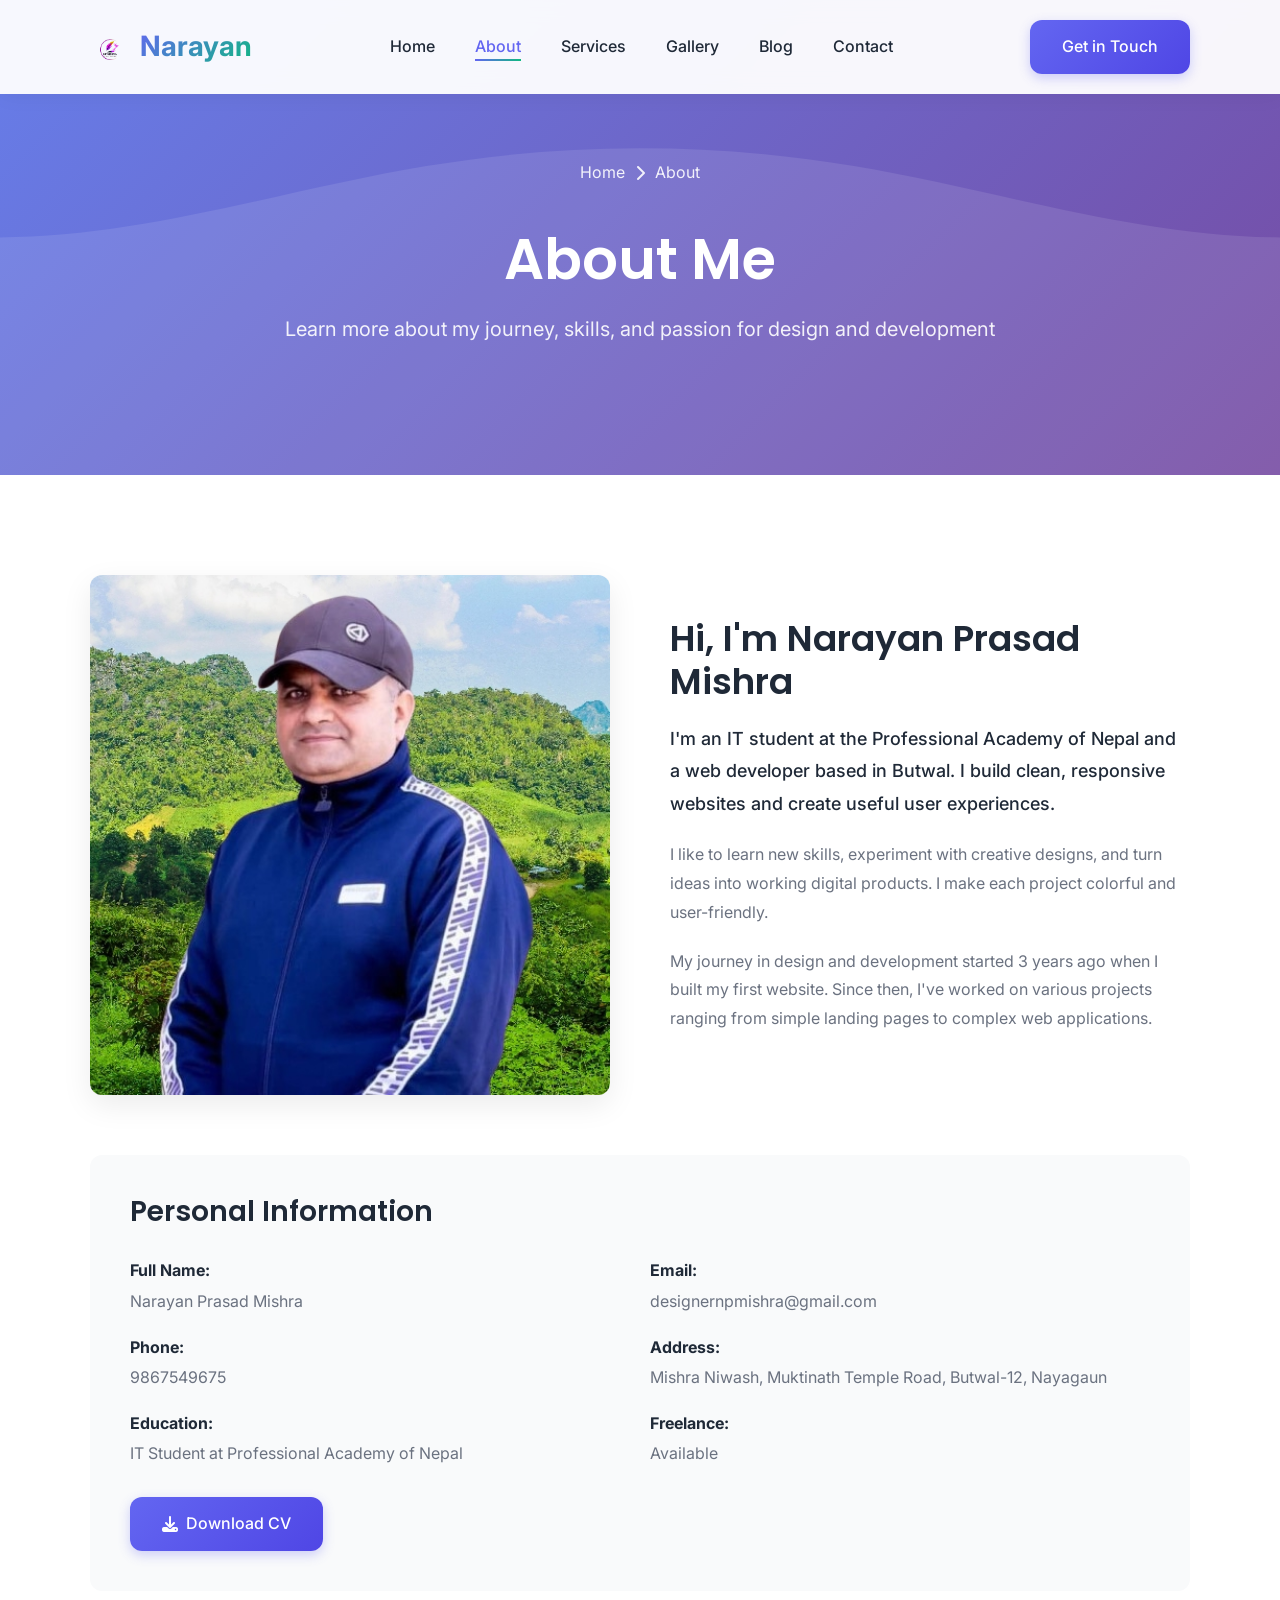
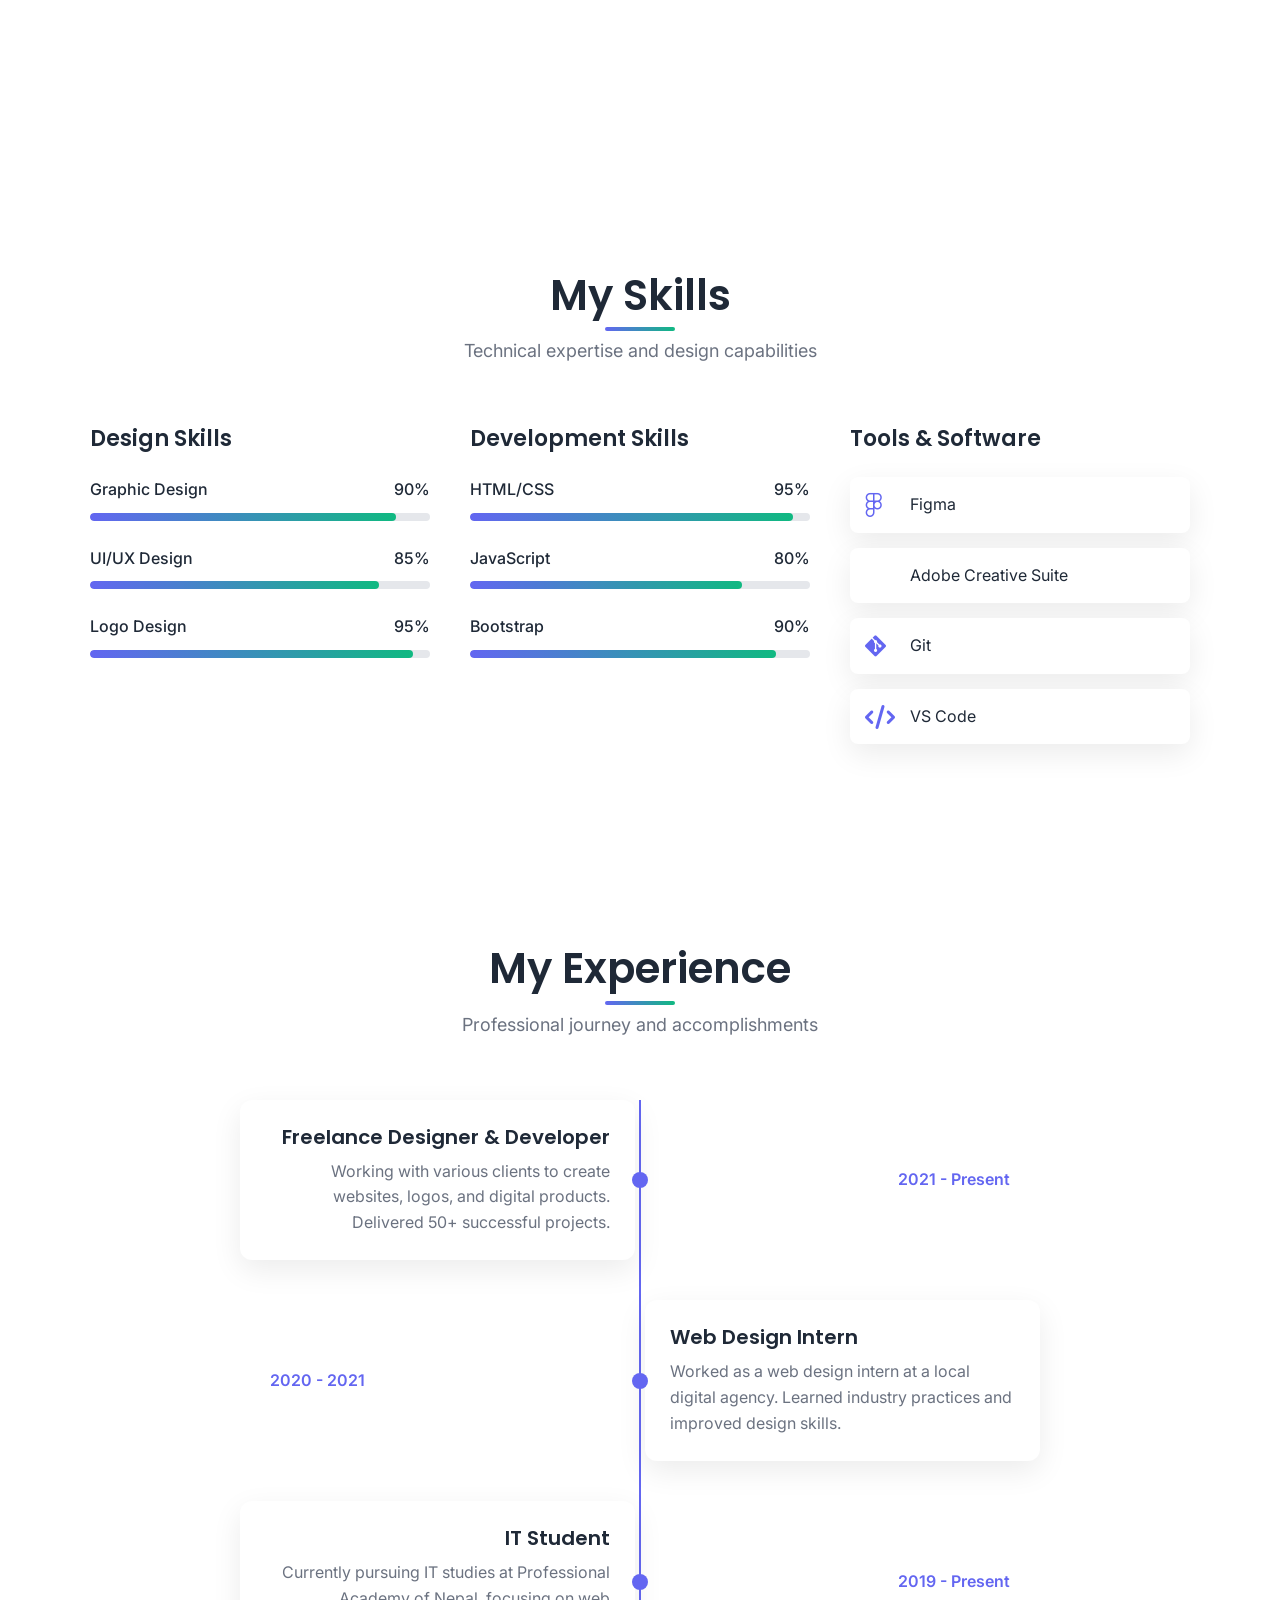
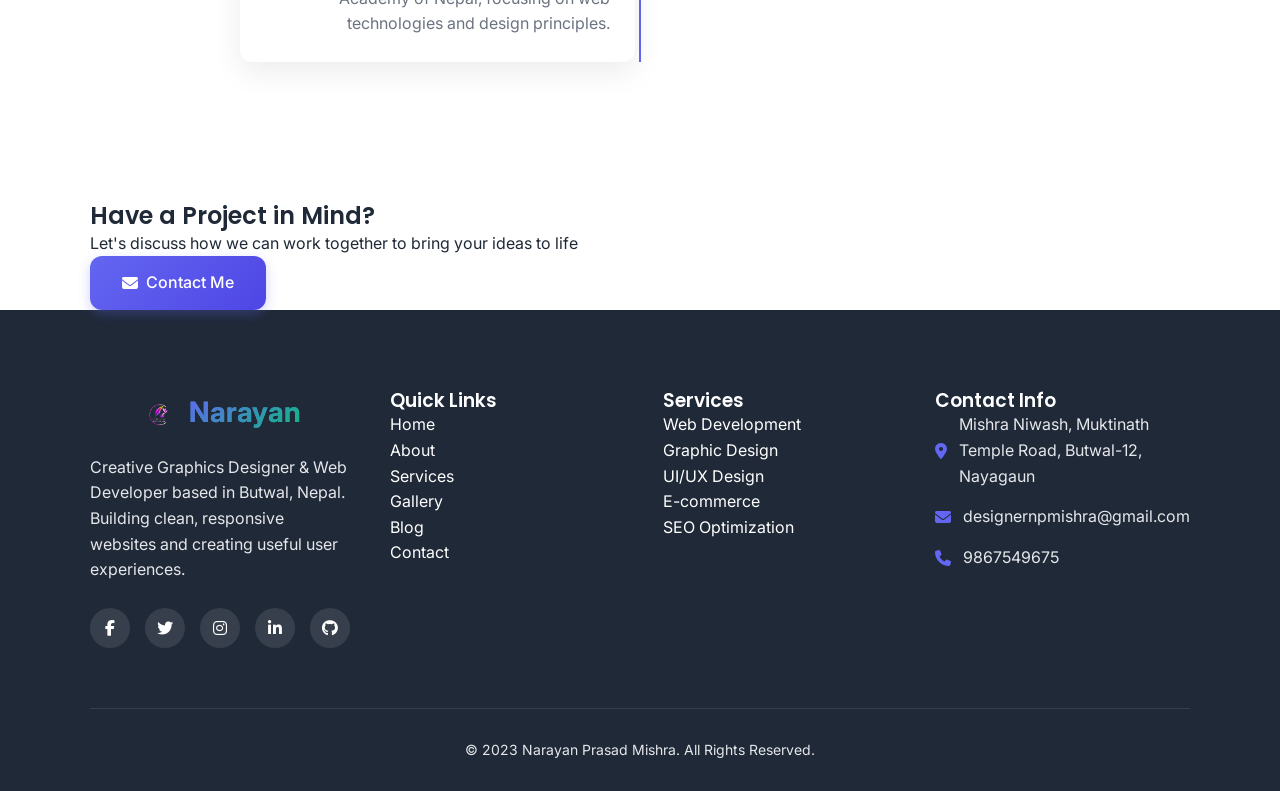
==== about.html @ 9c57a97e "Add files via upload" ====
<!DOCTYPE html>
<html lang="en">
<head>
    <meta charset="UTF-8">
    <meta name="viewport" content="width=device-width, initial-scale=1.0">
    <title>About Me | Narayan Prasad Mishra</title>
    <meta name="description" content="Learn more about Narayan Prasad Mishra - Creative Graphics Designer & Web Developer based in Butwal, Nepal.">
    <link rel="stylesheet" href="assets/css/style.css">
    <link rel="stylesheet" href="assets/css/responsive.css">
    <link rel="preconnect" href="https://fonts.googleapis.com">
    <link rel="preconnect" href="https://fonts.gstatic.com" crossorigin>
    <link href="https://fonts.googleapis.com/css2?family=Inter:wght@300;400;500;600;700&family=Poppins:wght@400;500;600;700&display=swap" rel="stylesheet">
    <link rel="stylesheet" href="https://cdnjs.cloudflare.com/ajax/libs/font-awesome/6.4.0/css/all.min.css">
    <link rel="icon" type="image/x-icon" href="assets/images/favicon.ico">
</head>
<body>
   <!-- Header & Navigation -->
<header class="header">
    <div class="container">
        <nav class="navbar">
            <a href="index.html" class="navbar-brand">
                <img src="assets/images/logo.png" alt="Narayan Prasad Mishra Logo" class="logo-image"
                     onerror="this.style.display='none'; document.querySelector('.logo-text').style.marginLeft='0';">
                <span class="logo-text">Narayan</span>
            </a>
            
            <ul class="nav-links">
                <li><a href="index.html" class="nav-link">Home</a></li>
                <li><a href="about.html" class="nav-link active">About</a></li>
                <li><a href="services.html" class="nav-link">Services</a></li>
                <li><a href="gallery.html" class="nav-link">Gallery</a></li>
                <li><a href="blog.html" class="nav-link">Blog</a></li>
                <li><a href="contact.html" class="nav-link">Contact</a></li>
            </ul>
            
            <a href="contact.html" class="btn btn-primary">Get in Touch</a>
            
            <button class="mobile-menu-btn">
                <i class="fas fa-bars"></i>
            </button>
        </nav>
    </div>
</header>

    <!-- Page Hero -->
    <section class="page-hero">
        <div class="container">
            <div class="hero-content">
                <div class="breadcrumb">
                    <a href="index.html">Home</a>
                    <i class="fas fa-chevron-right"></i>
                    <span>About</span>
                </div>
                <h1>About Me</h1>
                <p>Learn more about my journey, skills, and passion for design and development</p>
            </div>
        </div>
    </section>

    <!-- About Details Section -->
    <section class="section-padding">
        <div class="container">
            <div class="about-details">
                <div class="about-main">
                    <div class="about-image-large">
                        <!-- Replace with your about image -->
                        <img src="assets/images/about-me.jpg" alt="Narayan Prasad Mishra" onerror="this.onerror=null; this.src='data:image/svg+xml,<svg xmlns=%22http://www.w3.org/2000/svg%22 viewBox=%220 0 800 600%22><rect width=%22100%25%22 height=%22100%25%22 fill=%22%234F46E5%22/><text x=%2250%25%22 y=%2250%25%22 text-anchor=%22middle%22 dy=%22.3em%22 fill=%22white%22 font-size=%2248%22>Narayan Prasad Mishra</text></svg>'">
                    </div>
                    
                    <div class="about-text">
                        <h2>Hi, I'm Narayan Prasad Mishra</h2>
                        <p class="lead">
                            I'm an IT student at the Professional Academy of Nepal and a web developer based in Butwal. 
                            I build clean, responsive websites and create useful user experiences.
                        </p>
                        
                        <p>
                            I like to learn new skills, experiment with creative designs, and turn ideas into 
                            working digital products. I make each project colorful and user-friendly.
                        </p>
                        
                        <p>
                            My journey in design and development started 3 years ago when I built my first website. 
                            Since then, I've worked on various projects ranging from simple landing pages to complex 
                            web applications.
                        </p>
                    </div>
                </div>
                
                <div class="personal-info">
                    <h3>Personal Information</h3>
                    
                    <div class="info-grid">
                        <div class="info-item">
                            <strong>Full Name:</strong>
                            <span>Narayan Prasad Mishra</span>
                        </div>
                        <div class="info-item">
                            <strong>Email:</strong>
                            <span>designernpmishra@gmail.com</span>
                        </div>
                        <div class="info-item">
                            <strong>Phone:</strong>
                            <span>9867549675</span>
                        </div>
                        <div class="info-item">
                            <strong>Address:</strong>
                            <span>Mishra Niwash, Muktinath Temple Road, Butwal-12, Nayagaun</span>
                        </div>
                        <div class="info-item">
                            <strong>Education:</strong>
                            <span>IT Student at Professional Academy of Nepal</span>
                        </div>
                        <div class="info-item">
                            <strong>Freelance:</strong>
                            <span>Available</span>
                        </div>
                    </div>
                    
                    <a href="contact.html" class="btn btn-primary">
                        <i class="fas fa-download"></i> Download CV
                    </a>
                </div>
            </div>
        </div>
    </section>

    <!-- Skills Section -->
    <section class="section-padding bg-light">
        <div class="container">
            <div class="section-title">
                <h2>My Skills</h2>
                <p>Technical expertise and design capabilities</p>
            </div>
            
            <div class="skills-container">
                <div class="skills-category">
                    <h3>Design Skills</h3>
                    
                    <div class="skill-item">
                        <div class="skill-header">
                            <span>Graphic Design</span>
                            <span>90%</span>
                        </div>
                        <div class="skill-bar">
                            <div class="skill-progress" style="width: 90%"></div>
                        </div>
                    </div>
                    
                    <div class="skill-item">
                        <div class="skill-header">
                            <span>UI/UX Design</span>
                            <span>85%</span>
                        </div>
                        <div class="skill-bar">
                            <div class="skill-progress" style="width: 85%"></div>
                        </div>
                    </div>
                    
                    <div class="skill-item">
                        <div class="skill-header">
                            <span>Logo Design</span>
                            <span>95%</span>
                        </div>
                        <div class="skill-bar">
                            <div class="skill-progress" style="width: 95%"></div>
                        </div>
                    </div>
                </div>
                
                <div class="skills-category">
                    <h3>Development Skills</h3>
                    
                    <div class="skill-item">
                        <div class="skill-header">
                            <span>HTML/CSS</span>
                            <span>95%</span>
                        </div>
                        <div class="skill-bar">
                            <div class="skill-progress" style="width: 95%"></div>
                        </div>
                    </div>
                    
                    <div class="skill-item">
                        <div class="skill-header">
                            <span>JavaScript</span>
                            <span>80%</span>
                        </div>
                        <div class="skill-bar">
                            <div class="skill-progress" style="width: 80%"></div>
                        </div>
                    </div>
                    
                    <div class="skill-item">
                        <div class="skill-header">
                            <span>Bootstrap</span>
                            <span>90%</span>
                        </div>
                        <div class="skill-bar">
                            <div class="skill-progress" style="width: 90%"></div>
                        </div>
                    </div>
                </div>
                
                <div class="skills-category">
                    <h3>Tools & Software</h3>
                    
                    <div class="tools-list">
                        <div class="tool-item">
                            <i class="fab fa-figma"></i>
                            <span>Figma</span>
                        </div>
                        <div class="tool-item">
                            <i class="fab fa-adobe"></i>
                            <span>Adobe Creative Suite</span>
                        </div>
                        <div class="tool-item">
                            <i class="fab fa-git-alt"></i>
                            <span>Git</span>
                        </div>
                        <div class="tool-item">
                            <i class="fas fa-code"></i>
                            <span>VS Code</span>
                        </div>
                    </div>
                </div>
            </div>
        </div>
    </section>

    <!-- Experience Section -->
    <section class="section-padding">
        <div class="container">
            <div class="section-title">
                <h2>My Experience</h2>
                <p>Professional journey and accomplishments</p>
            </div>
            
            <div class="timeline">
                <div class="timeline-item">
                    <div class="timeline-date">2021 - Present</div>
                    <div class="timeline-content">
                        <h3>Freelance Designer & Developer</h3>
                        <p>Working with various clients to create websites, logos, and digital products. Delivered 50+ successful projects.</p>
                    </div>
                </div>
                
                <div class="timeline-item">
                    <div class="timeline-date">2020 - 2021</div>
                    <div class="timeline-content">
                        <h3>Web Design Intern</h3>
                        <p>Worked as a web design intern at a local digital agency. Learned industry practices and improved design skills.</p>
                    </div>
                </div>
                
                <div class="timeline-item">
                    <div class="timeline-date">2019 - Present</div>
                    <div class="timeline-content">
                        <h3>IT Student</h3>
                        <p>Currently pursuing IT studies at Professional Academy of Nepal, focusing on web technologies and design principles.</p>
                    </div>
                </div>
            </div>
        </div>
    </section>

    <!-- CTA Section -->
    <section class="cta-section">
        <div class="container">
            <div class="cta-content">
                <h2>Have a Project in Mind?</h2>
                <p>Let's discuss how we can work together to bring your ideas to life</p>
                <a href="contact.html" class="btn btn-primary">
                    <i class="fas fa-envelope"></i> Contact Me
                </a>
            </div>
        </div>
    </section>

    <!-- Footer -->
    <footer class="footer">
        <div class="container">
            <div class="footer-content">
                <div class="footer-col">
                    <!-- In each footer section, update: -->
<div class="footer-logo">
    <div class="navbar-brand" style="justify-content: center;">
        <img src="assets/images/logo.png" alt="Narayan Prasad Mishra Logo" class="logo-image"
             onerror="this.style.display='none'; document.querySelector('.logo-text').style.marginLeft='0';">
        <span class="logo-text">Narayan</span>
    </div>
</div>
                    <p class="footer-description">
                        Creative Graphics Designer & Web Developer based in Butwal, Nepal. 
                        Building clean, responsive websites and creating useful user experiences.
                    </p>
                    <div class="social-links">
                        <a href="#" class="social-link"><i class="fab fa-facebook-f"></i></a>
                        <a href="#" class="social-link"><i class="fab fa-twitter"></i></a>
                        <a href="#" class="social-link"><i class="fab fa-instagram"></i></a>
                        <a href="#" class="social-link"><i class="fab fa-linkedin-in"></i></a>
                        <a href="#" class="social-link"><i class="fab fa-github"></i></a>
                    </div>
                </div>
                
                <div class="footer-col">
                    <h3>Quick Links</h3>
                    <ul>
                        <li><a href="index.html">Home</a></li>
                        <li><a href="about.html">About</a></li>
                        <li><a href="services.html">Services</a></li>
                        <li><a href="gallery.html">Gallery</a></li>
                        <li><a href="blog.html">Blog</a></li>
                        <li><a href="contact.html">Contact</a></li>
                    </ul>
                </div>
                
                <div class="footer-col">
                    <h3>Services</h3>
                    <ul>
                        <li><a href="services.html#web-development">Web Development</a></li>
                        <li><a href="services.html#graphic-design">Graphic Design</a></li>
                        <li><a href="services.html#ui-ux">UI/UX Design</a></li>
                        <li><a href="services.html#ecommerce">E-commerce</a></li>
                        <li><a href="services.html#seo">SEO Optimization</a></li>
                    </ul>
                </div>
                
                <div class="footer-col">
                    <h3>Contact Info</h3>
                    <div class="contact-info">
                        <div class="contact-item">
                            <i class="fas fa-map-marker-alt"></i>
                            <span>Mishra Niwash, Muktinath Temple Road, Butwal-12, Nayagaun</span>
                        </div>
                        <div class="contact-item">
                            <i class="fas fa-envelope"></i>
                            <span>designernpmishra@gmail.com</span>
                        </div>
                        <div class="contact-item">
                            <i class="fas fa-phone"></i>
                            <span>9867549675</span>
                        </div>
                    </div>
                </div>
            </div>
            
            <div class="copyright">
                <p>&copy; 2023 Narayan Prasad Mishra. All Rights Reserved.</p>
            </div>
        </div>
    </footer>

    <!-- Back to Top Button -->
    <button class="back-to-top">
        <i class="fas fa-chevron-up"></i>
    </button>

    <!-- JavaScript -->
    <script src="assets/js/main.js"></script>
    
    <!-- About Page Specific Styles -->
    <style>
        .about-details {
            margin-bottom: 80px;
        }

        .about-main {
            display: grid;
            grid-template-columns: 1fr 1fr;
            gap: 60px;
            align-items: center;
            margin-bottom: 60px;
        }

        .about-image-large img {
            width: 100%;
            border-radius: var(--border-radius);
            box-shadow: var(--shadow);
            min-height: 500px;
            object-fit: cover;
        }

        .about-text h2 {
            font-size: 36px;
            margin-bottom: 20px;
            color: var(--dark-color);
        }

        .about-text p {
            margin-bottom: 20px;
            color: var(--gray-color);
            line-height: 1.8;
        }

        .about-text .lead {
            font-size: 18px;
            font-weight: 500;
            color: var(--dark-color);
        }

        .personal-info {
            background: var(--light-color);
            padding: 40px;
            border-radius: var(--border-radius);
        }

        .personal-info h3 {
            font-size: 28px;
            margin-bottom: 30px;
            color: var(--dark-color);
        }

        .info-grid {
            display: grid;
            grid-template-columns: repeat(2, 1fr);
            gap: 20px;
            margin-bottom: 30px;
        }

        .info-item {
            display: flex;
            flex-direction: column;
        }

        .info-item strong {
            color: var(--dark-color);
            margin-bottom: 5px;
        }

        .info-item span {
            color: var(--gray-color);
        }

        .skills-container {
            display: grid;
            grid-template-columns: repeat(3, 1fr);
            gap: 40px;
        }

        .skills-category h3 {
            font-size: 22px;
            margin-bottom: 25px;
            color: var(--dark-color);
        }

        .skill-item {
            margin-bottom: 25px;
        }

        .skill-header {
            display: flex;
            justify-content: space-between;
            margin-bottom: 10px;
        }

        .skill-header span {
            font-weight: 500;
            color: var(--dark-color);
        }

        .skill-bar {
            height: 8px;
            background-color: var(--gray-light);
            border-radius: 4px;
            overflow: hidden;
        }

        .skill-progress {
            height: 100%;
            background: linear-gradient(to right, var(--primary-color), var(--secondary-color));
            border-radius: 4px;
        }

        .tools-list {
            display: grid;
            grid-template-columns: 1fr;
            gap: 15px;
        }

        .tool-item {
            display: flex;
            align-items: center;
            gap: 15px;
            padding: 15px;
            background: white;
            border-radius: 8px;
            box-shadow: var(--shadow);
            transition: var(--transition);
        }

        .tool-item:hover {
            transform: translateY(-5px);
            box-shadow: var(--shadow-hover);
        }

        .tool-item i {
            font-size: 24px;
            color: var(--primary-color);
            width: 30px;
        }

        .timeline {
            position: relative;
            max-width: 800px;
            margin: 0 auto;
        }

        .timeline::before {
            content: '';
            position: absolute;
            left: 50%;
            top: 0;
            bottom: 0;
            width: 2px;
            background: var(--primary-color);
            transform: translateX(-50%);
        }

        .timeline-item {
            display: flex;
            align-items: center;
            margin-bottom: 40px;
            position: relative;
        }

        .timeline-item:nth-child(odd) {
            flex-direction: row-reverse;
        }

        .timeline-item:nth-child(odd) .timeline-date {
            text-align: right;
            padding-right: 30px;
        }

        .timeline-item:nth-child(odd) .timeline-content {
            margin-right: 30px;
            text-align: right;
        }

        .timeline-item:nth-child(even) .timeline-date {
            padding-left: 30px;
        }

        .timeline-item:nth-child(even) .timeline-content {
            margin-left: 30px;
        }

        .timeline-date {
            flex: 1;
            font-weight: 600;
            color: var(--primary-color);
        }

        .timeline-content {
            flex: 1;
            background: white;
            padding: 25px;
            border-radius: var(--border-radius);
            box-shadow: var(--shadow);
        }

        .timeline-content h3 {
            font-size: 20px;
            margin-bottom: 10px;
            color: var(--dark-color);
        }

        .timeline-content p {
            color: var(--gray-color);
        }

        .timeline-item::before {
            content: '';
            position: absolute;
            left: 50%;
            width: 16px;
            height: 16px;
            background: var(--primary-color);
            border-radius: 50%;
            transform: translateX(-50%);
            z-index: 1;
        }
    </style>
</body>
</html>
---- assets/css/style.css ----
/* Modern Multi-Page Portfolio Website - Main Styles */

:root {
    --primary-color: #6366F1;
    --primary-dark: #4F46E5;
    --secondary-color: #10B981;
    --accent-color: #F59E0B;
    --dark-color: #1F2937;
    --light-color: #F9FAFB;
    --gray-color: #6B7280;
    --gray-light: #E5E7EB;
    --shadow: 0 10px 30px rgba(0, 0, 0, 0.08);
    --shadow-hover: 0 20px 40px rgba(0, 0, 0, 0.12);
    --transition: all 0.3s cubic-bezier(0.4, 0, 0.2, 1);
    --border-radius: 12px;
}

* {
    margin: 0;
    padding: 0;
    box-sizing: border-box;
}

html {
    scroll-behavior: smooth;
}

body {
    font-family: 'Inter', -apple-system, BlinkMacSystemFont, 'Segoe UI', sans-serif;
    color: var(--dark-color);
    line-height: 1.6;
    background-color: #FFFFFF;
    overflow-x: hidden;
}

h1, h2, h3, h4, h5, h6 {
    font-family: 'Poppins', sans-serif;
    font-weight: 600;
    line-height: 1.2;
}

a {
    text-decoration: none;
    color: inherit;
    transition: var(--transition);
}

ul {
    list-style: none;
}

.container {
    width: 100%;
    max-width: 1200px;
    margin: 0 auto;
    padding: 0 20px;
}

.btn {
    display: inline-flex;
    align-items: center;
    justify-content: center;
    padding: 14px 32px;
    border-radius: var(--border-radius);
    font-weight: 500;
    font-size: 16px;
    border: none;
    cursor: pointer;
    transition: var(--transition);
    gap: 8px;
    white-space: nowrap;
}

.btn-primary {
    background: linear-gradient(135deg, var(--primary-color), var(--primary-dark));
    color: white;
    box-shadow: 0 4px 12px rgba(99, 102, 241, 0.3);
}

.btn-primary:hover {
    transform: translateY(-2px);
    box-shadow: 0 8px 20px rgba(99, 102, 241, 0.4);
}

.btn-outline {
    background: transparent;
    color: var(--primary-color);
    border: 2px solid var(--primary-color);
}

.btn-outline:hover {
    background: var(--primary-color);
    color: white;
    transform: translateY(-2px);
}

.section-padding {
    padding: 100px 0;
}

.section-title {
    text-align: center;
    margin-bottom: 60px;
}

.section-title h2 {
    font-size: 42px;
    margin-bottom: 16px;
    color: var(--dark-color);
    position: relative;
    display: inline-block;
}

.section-title h2::after {
    content: '';
    position: absolute;
    bottom: -10px;
    left: 50%;
    transform: translateX(-50%);
    width: 70px;
    height: 4px;
    background: linear-gradient(to right, var(--primary-color), var(--secondary-color));
    border-radius: 2px;
}

.section-title p {
    font-size: 18px;
    color: var(--gray-color);
    max-width: 700px;
    margin: 0 auto;
}

.section-subtitle {
    display: inline-block;
    color: var(--primary-color);
    font-weight: 600;
    margin-bottom: 15px;
    text-transform: uppercase;
    letter-spacing: 1px;
    font-size: 14px;
}

/* Header & Navigation */
.header {
    position: fixed;
    top: 0;
    left: 0;
    width: 100%;
    background-color: rgba(255, 255, 255, 0.95);
    backdrop-filter: blur(10px);
    z-index: 1000;
    box-shadow: 0 2px 20px rgba(0, 0, 0, 0.05);
    transition: var(--transition);
}

.header.scrolled {
    padding: 10px 0;
    box-shadow: 0 5px 20px rgba(0, 0, 0, 0.1);
}

.navbar {
    display: flex;
    align-items: center;
    justify-content: space-between;
    padding: 20px 0;
}

.logo {
    font-size: 28px;
    font-weight: 700;
    background: linear-gradient(135deg, var(--primary-color), var(--secondary-color));
    -webkit-background-clip: text;
    -webkit-text-fill-color: transparent;
}

.nav-links {
    display: flex;
    gap: 40px;
}

.nav-link {
    font-weight: 500;
    position: relative;
    color: var(--dark-color);
}

.nav-link::after {
    content: '';
    position: absolute;
    bottom: -5px;
    left: 0;
    width: 0;
    height: 2px;
    background: linear-gradient(to right, var(--primary-color), var(--secondary-color));
    transition: width 0.3s ease;
}

.nav-link:hover::after,
.nav-link.active::after {
    width: 100%;
}

.nav-link.active {
    color: var(--primary-color);
}

.mobile-menu-btn {
    display: none;
    background: none;
    border: none;
    font-size: 24px;
    color: var(--dark-color);
    cursor: pointer;
}

/* Footer */
.footer {
    background-color: var(--dark-color);
    color: white;
    padding: 80px 0 30px;
}

.footer-content {
    display: grid;
    grid-template-columns: repeat(4, 1fr);
    gap: 40px;
    margin-bottom: 60px;
}

.footer-logo {
    font-size: 28px;
    font-weight: 700;
    margin-bottom: 20px;
    background: linear-gradient(135deg, var(--primary-color), var(--secondary-color));
    -webkit-background-clip: text;
    -webkit-text-fill-color: transparent;
}

.footer-description {
    color: var(--gray-light);
    margin-bottom: 25px;
}

.footer-links h3 {
    font-size: 20px;
    margin-bottom: 25px;
    color: white;
}

.footer-links ul li {
    margin-bottom: 15px;
}

.footer-links ul li a {
    color: var(--gray-light);
    transition: var(--transition);
}

.footer-links ul li a:hover {
    color: var(--primary-color);
    padding-left: 5px;
}

.contact-info {
    display: flex;
    flex-direction: column;
    gap: 15px;
}

.contact-item {
    display: flex;
    align-items: center;
    gap: 12px;
    color: var(--gray-light);
}

.contact-item i {
    color: var(--primary-color);
}

.social-links {
    display: flex;
    gap: 15px;
    margin-top: 20px;
}

.social-link {
    display: flex;
    align-items: center;
    justify-content: center;
    width: 40px;
    height: 40px;
    border-radius: 50%;
    background-color: rgba(255, 255, 255, 0.1);
    color: white;
    transition: var(--transition);
}

.social-link:hover {
    background-color: var(--primary-color);
    transform: translateY(-3px);
}

.copyright {
    text-align: center;
    padding-top: 30px;
    border-top: 1px solid rgba(255, 255, 255, 0.1);
    color: var(--gray-light);
    font-size: 14px;
}

/* Page Hero */
.page-hero {
    padding: 160px 0 100px;
    background: linear-gradient(135deg, #667eea 0%, #764ba2 100%);
    color: white;
    position: relative;
    overflow: hidden;
}

.page-hero::before {
    content: '';
    position: absolute;
    top: 0;
    left: 0;
    right: 0;
    bottom: 0;
    background: url('data:image/svg+xml,<svg xmlns="http://www.w3.org/2000/svg" viewBox="0 0 1440 320"><path fill="%23ffffff" fill-opacity="0.1" d="M0,96L48,112C96,128,192,160,288,160C384,160,480,128,576,112C672,96,768,96,864,112C960,128,1056,160,1152,160C1248,160,1344,128,1392,112L1440,96L1440,320L1392,320C1344,320,1248,320,1152,320C1056,320,960,320,864,320C768,320,672,320,576,320C480,320,384,320,288,320C192,320,96,320,48,320L0,320Z"></path></svg>');
    background-position: bottom;
    background-repeat: no-repeat;
    background-size: cover;
}

.hero-content {
    position: relative;
    z-index: 1;
    text-align: center;
    max-width: 800px;
    margin: 0 auto;
}

.hero-content h1 {
    font-size: 56px;
    margin-bottom: 20px;
    color: white;
}

.hero-content p {
    font-size: 20px;
    color: rgba(255, 255, 255, 0.9);
    margin-bottom: 30px;
}

.breadcrumb {
    display: flex;
    justify-content: center;
    align-items: center;
    gap: 10px;
    color: rgba(255, 255, 255, 0.9);
    margin-bottom: 40px;
}

.breadcrumb a:hover {
    color: white;
    text-decoration: underline;
}

/* Back to Top Button */
.back-to-top {
    position: fixed;
    bottom: 30px;
    right: 30px;
    width: 50px;
    height: 50px;
    background: var(--primary-color);
    color: white;
    border-radius: 50%;
    display: flex;
    align-items: center;
    justify-content: center;
    font-size: 20px;
    box-shadow: var(--shadow);
    opacity: 0;
    visibility: hidden;
    transition: var(--transition);
    z-index: 999;
    border: none;
    cursor: pointer;
}

.back-to-top.show {
    opacity: 1;
    visibility: visible;
}

.back-to-top:hover {
    background: var(--primary-dark);
    transform: translateY(-5px);
}

/* Common Image Styles */
img {
    max-width: 100%;
    height: auto;
    display: block;
}

.image-placeholder {
    width: 100%;
    height: 100%;
    background: linear-gradient(135deg, var(--primary-color), var(--secondary-color));
    display: flex;
    align-items: center;
    justify-content: center;
    color: white;
    font-weight: 600;
}

.image-placeholder i {
    font-size: 48px;
    margin-bottom: 15px;
}

.image-placeholder div {
    text-align: center;
}
/* Logo Styles */
.navbar-brand {
    display: flex;
    align-items: center;
    gap: 10px;
    text-decoration: none;
}

.logo-image {
    width: 40px;
    height: 40px;
    border-radius: 8px;
    object-fit: contain;
}

.logo-text {
    font-size: 28px;
    font-weight: 700;
    background: linear-gradient(135deg, var(--primary-color), var(--secondary-color));
    -webkit-background-clip: text;
    -webkit-text-fill-color: transparent;
}

/* Mobile logo adjustments */
@media (max-width: 768px) {
    .logo-image {
        width: 35px;
        height: 35px;
    }
    
    .logo-text {
        font-size: 24px;
    }
}

@media (max-width: 576px) {
    .logo-image {
        width: 30px;
        height: 30px;
    }
    
    .logo-text {
        font-size: 22px;
    }
}
/* Alternative: Create logo with CSS if image is missing */
.logo-image[src*="logo.png"]:before {
    content: "N";
    display: flex;
    align-items: center;
    justify-content: center;
    width: 40px;
    height: 40px;
    background: linear-gradient(135deg, var(--primary-color), var(--secondary-color));
    color: white;
    border-radius: 8px;
    font-weight: 700;
    font-size: 24px;
}
---- assets/css/responsive.css ----
/* Responsive Styles for Portfolio Website */

/* Large Desktops */
@media (max-width: 1400px) {
    .container {
        max-width: 1140px;
    }
}

/* Desktops */
@media (max-width: 1200px) {
    .container {
        max-width: 960px;
    }
    
    .hero-grid,
    .about-preview,
    .about-main,
    .services-detailed,
    .contact-wrapper,
    .skills-container,
    .pricing-plans,
    .process-steps {
        grid-template-columns: 1fr;
        gap: 40px;
    }
    
    .services-grid,
    .portfolio-grid,
    .testimonials,
    .testimonials-grid,
    .gallery-grid,
    .blog-grid,
    .client-logos {
        grid-template-columns: repeat(2, 1fr);
    }
    
    .hero-title {
        font-size: 48px;
    }
    
    .hero-tagline {
        font-size: 28px;
    }
    
    .section-title h2 {
        font-size: 36px;
    }
    
    .footer-content {
        grid-template-columns: repeat(2, 1fr);
    }
}

/* Tablets */
@media (max-width: 992px) {
    .container {
        max-width: 720px;
    }
    
    .navbar {
        position: relative;
    }
    
    .nav-links {
        position: fixed;
        top: 80px;
        left: 0;
        width: 100%;
        background: white;
        flex-direction: column;
        padding: 20px;
        box-shadow: 0 10px 30px rgba(0, 0, 0, 0.1);
        transform: translateY(-100%);
        opacity: 0;
        visibility: hidden;
        transition: var(--transition);
        z-index: 999;
    }
    
    .nav-links.active {
        transform: translateY(0);
        opacity: 1;
        visibility: visible;
    }
    
    .mobile-menu-btn {
        display: block;
    }
    
    .hero-title {
        font-size: 40px;
    }
    
    .hero-tagline {
        font-size: 24px;
    }
    
    .hero-buttons {
        flex-direction: column;
        align-items: flex-start;
    }
    
    .services-grid,
    .portfolio-grid,
    .testimonials,
    .testimonials-grid,
    .skills-container,
    .pricing-plans,
    .process-steps,
    .gallery-grid,
    .blog-grid,
    .client-logos,
    .footer-content {
        grid-template-columns: 1fr;
    }
    
    .section-title h2 {
        font-size: 32px;
    }
    
    .hero-stats {
        flex-direction: column;
        gap: 20px;
    }
    
    .about-info {
        grid-template-columns: 1fr;
    }
    
    .info-grid {
        grid-template-columns: 1fr;
    }
    
    .form-row {
        grid-template-columns: 1fr;
    }
    
    .service-detailed:nth-child(even) {
        direction: ltr;
    }
    
    .timeline::before {
        left: 30px;
    }
    
    .timeline-item {
        flex-direction: row !important;
        margin-left: 60px;
    }
    
    .timeline-item .timeline-date {
        position: absolute;
        left: -100px;
        width: 80px;
        text-align: right;
        padding-right: 0;
    }
    
    .timeline-item .timeline-content {
        margin-left: 0 !important;
        text-align: left !important;
    }
    
    .timeline-item::before {
        left: -45px;
    }
    
    .service-features ul {
        grid-template-columns: 1fr;
    }
    
    .newsletter-form {
        flex-direction: column;
    }
    
    .cta-buttons {
        flex-direction: column;
        align-items: center;
    }
}

/* Mobile Devices */
@media (max-width: 768px) {
    .container {
        max-width: 540px;
        padding: 0 15px;
    }
    
    .hero {
        padding: 150px 0 80px;
    }
    
    .page-hero {
        padding: 140px 0 80px;
    }
    
    .section-padding {
        padding: 80px 0;
    }
    
    .hero-title {
        font-size: 36px;
    }
    
    .hero-tagline {
        font-size: 22px;
    }
    
    .hero-description {
        font-size: 16px;
    }
    
    .section-title h2 {
        font-size: 28px;
    }
    
    .section-title p {
        font-size: 16px;
    }
    
    .btn {
        padding: 12px 24px;
        font-size: 15px;
    }
    
    .image-badge {
        padding: 8px 15px;
        font-size: 14px;
    }
    
    .about-content .section-title h2 {
        font-size: 28px;
    }
    
    .service-content h3 {
        font-size: 28px;
    }
    
    .service-number {
        font-size: 60px;
    }
    
    .pricing-card {
        padding: 30px 20px;
    }
    
    .price {
        font-size: 36px;
    }
    
    .testimonial-card {
        padding: 30px;
    }
    
    .blog-content h2 {
        font-size: 20px;
    }
    
    .map-content h3 {
        font-size: 24px;
    }
    
    .map-content p {
        font-size: 16px;
    }
    
    .faq-question {
        padding: 20px;
        font-size: 16px;
    }
    
    .cta-content h2 {
        font-size: 32px;
    }
    
    .cta-content p {
        font-size: 18px;
    }
}

/* Small Mobile Devices */
@media (max-width: 576px) {
    .container {
        width: 100%;
        padding: 0 15px;
    }
    
    .hero-title {
        font-size: 32px;
    }
    
    .hero-tagline {
        font-size: 20px;
    }
    
    .section-title h2 {
        font-size: 26px;
    }
    
    .hero-content h1 {
        font-size: 40px;
    }
    
    .page-hero h1 {
        font-size: 40px;
    }
    
    .breadcrumb {
        font-size: 14px;
    }
    
    .service-icon {
        width: 70px;
        height: 70px;
    }
    
    .service-icon i {
        font-size: 28px;
    }
    
    .portfolio-image {
        height: 200px;
    }
    
    .gallery-image {
        height: 250px;
    }
    
    .client-logo {
        padding: 30px 15px;
    }
    
    .client-logo i {
        font-size: 36px;
    }
    
    .blog-image {
        height: 200px;
    }
    
    .blog-content {
        padding: 20px;
    }
    
    .info-card {
        flex-direction: column;
        text-align: center;
    }
    
    .info-icon {
        margin: 0 auto 15px;
    }
    
    .contact-form-container .section-title h2 {
        font-size: 24px;
    }
    
    .map-placeholder {
        height: 300px;
    }
    
    .map-content i {
        font-size: 48px;
    }
    
    .map-content h3 {
        font-size: 22px;
    }
    
    .copyright p {
        font-size: 13px;
    }
}

/* Extra Small Devices */
@media (max-width: 400px) {
    .hero-title {
        font-size: 28px;
    }
    
    .hero-tagline {
        font-size: 18px;
    }
    
    .hero-buttons .btn {
        width: 100%;
        justify-content: center;
    }
    
    .service-card {
        padding: 30px 20px;
    }
    
    .pagination {
        flex-wrap: wrap;
    }
    
    .page-link {
        width: 40px;
        height: 40px;
        font-size: 14px;
    }
    
    .filter-btn {
        padding: 10px 20px;
        font-size: 14px;
    }
    
    .gallery-filter {
        gap: 10px;
    }
    
    .overlay-content h3 {
        font-size: 20px;
    }
    
    .overlay-content .btn {
        padding: 10px 20px;
        font-size: 14px;
    }
}

/* Print Styles */
@media print {
    .header,
    .mobile-menu-btn,
    .back-to-top,
    .social-links,
    .cta-section,
    .newsletter-form,
    .btn {
        display: none !important;
    }
    
    body {
        font-size: 12pt;
        line-height: 1.5;
        color: #000;
        background: #fff;
    }
    
    .container {
        width: 100%;
        max-width: 100%;
        padding: 0;
    }
    
    .hero,
    .page-hero {
        background: #fff !important;
        color: #000 !important;
        padding: 20px 0 !important;
    }
    
    .hero-title,
    .hero-tagline,
    .section-title h2,
    .page-hero h1,
    h1, h2, h3, h4, h5, h6 {
        color: #000 !important;
    }
    
    a {
        color: #000 !important;
        text-decoration: underline;
    }
    
    img {
        max-width: 50% !important;
    }
    
    .section-padding {
        padding: 30px 0 !important;
    }
}
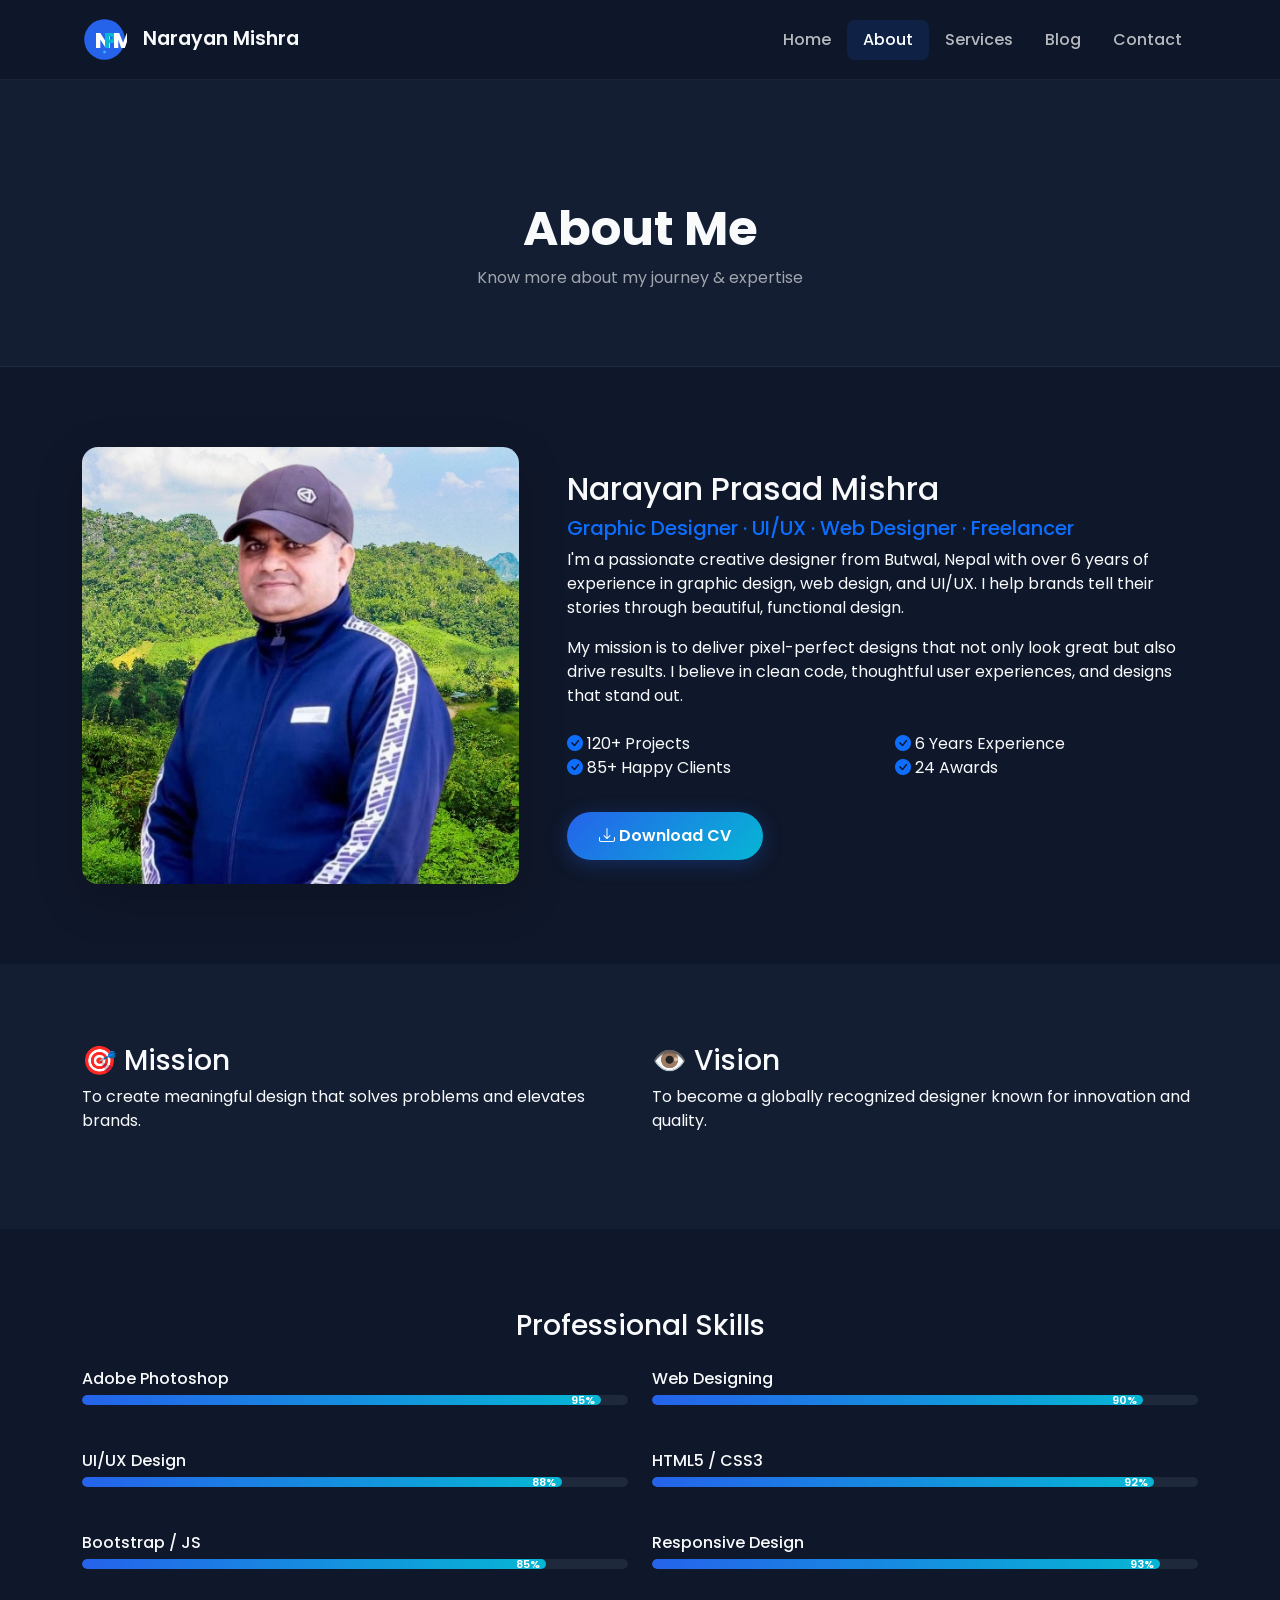
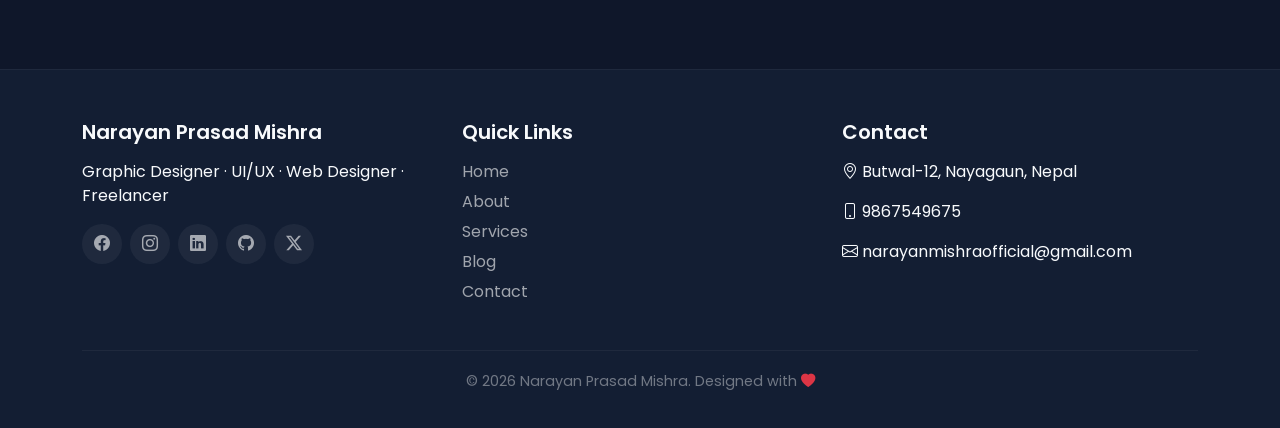
==== commit 7fd7600f: "Add files via upload" ====
--- a/about.html
+++ b/about.html
@@ -1,586 +1,103 @@
 <!DOCTYPE html>
 <html lang="en">
 <head>
-    <meta charset="UTF-8">
-    <meta name="viewport" content="width=device-width, initial-scale=1.0">
-    <title>About Me | Narayan Prasad Mishra</title>
-    <meta name="description" content="Learn more about Narayan Prasad Mishra - Creative Graphics Designer & Web Developer based in Butwal, Nepal.">
-    <link rel="stylesheet" href="assets/css/style.css">
-    <link rel="stylesheet" href="assets/css/responsive.css">
-    <link rel="preconnect" href="https://fonts.googleapis.com">
-    <link rel="preconnect" href="https://fonts.gstatic.com" crossorigin>
-    <link href="https://fonts.googleapis.com/css2?family=Inter:wght@300;400;500;600;700&family=Poppins:wght@400;500;600;700&display=swap" rel="stylesheet">
-    <link rel="stylesheet" href="https://cdnjs.cloudflare.com/ajax/libs/font-awesome/6.4.0/css/all.min.css">
-    <link rel="icon" type="image/x-icon" href="assets/images/favicon.ico">
+    <meta charset="UTF-8" />
+    <meta name="viewport" content="width=device-width, initial-scale=1.0" />
+    <title>About · Narayan Prasad Mishra</title>
+    <meta name="description" content="Learn about Narayan Prasad Mishra – Graphic Designer, UI/UX Designer, Web Designer & Freelancer from Nepal." />
+    <link rel="preconnect" href="https://fonts.googleapis.com" />
+    <link rel="preconnect" href="https://fonts.gstatic.com" crossorigin />
+    <link href="https://fonts.googleapis.com/css2?family=Poppins:wght@300;400;500;600;700;800&display=swap" rel="stylesheet" />
+    <link rel="stylesheet" href="https://cdn.jsdelivr.net/npm/bootstrap-icons@1.11.3/font/bootstrap-icons.min.css" />
+    <link rel="stylesheet" href="https://cdnjs.cloudflare.com/ajax/libs/font-awesome/6.5.0/css/all.min.css" />
+    <link href="https://cdn.jsdelivr.net/npm/bootstrap@5.3.3/dist/css/bootstrap.min.css" rel="stylesheet" />
+    <link rel="stylesheet" href="assets/css/style.css" />
+    <link rel="stylesheet" href="assets/css/responsive.css" />
 </head>
 <body>
-   <!-- Header & Navigation -->
-<header class="header">
-    <div class="container">
-        <nav class="navbar">
-            <a href="index.html" class="navbar-brand">
-                <img src="assets/images/logo.png" alt="Narayan Prasad Mishra Logo" class="logo-image"
-                     onerror="this.style.display='none'; document.querySelector('.logo-text').style.marginLeft='0';">
-                <span class="logo-text">Narayan</span>
+    <div id="preloader" class="preloader"><div class="loader"></div></div>
+    <button id="backToTop" class="back-to-top"><i class="bi bi-chevron-up"></i></button>
+
+    <nav class="navbar navbar-expand-lg sticky-nav" id="mainNav">
+        <div class="container">
+            <a class="navbar-brand" href="index.html">
+                <svg width="45" height="45" viewBox="0 0 100 100" fill="none" xmlns="http://www.w3.org/2000/svg" style="display: inline-block; vertical-align: middle;">
+                    <circle cx="50" cy="50" r="45" fill="#2563EB" />
+                    <text x="28" y="68" font-family="Poppins, sans-serif" font-size="48" font-weight="800" fill="white">N</text>
+                    <text x="48" y="68" font-family="Poppins, sans-serif" font-size="48" font-weight="800" fill="#06B6D4">P</text>
+                    <text x="68" y="68" font-family="Poppins, sans-serif" font-size="48" font-weight="800" fill="white">M</text>
+                    <circle cx="50" cy="78" r="3" fill="#38BDF8" />
+                </svg>
+                <span class="brand-text ms-2">Narayan Mishra</span>
             </a>
-            
-            <ul class="nav-links">
-                <li><a href="index.html" class="nav-link">Home</a></li>
-                <li><a href="about.html" class="nav-link active">About</a></li>
-                <li><a href="services.html" class="nav-link">Services</a></li>
-                <li><a href="gallery.html" class="nav-link">Gallery</a></li>
-                <li><a href="blog.html" class="nav-link">Blog</a></li>
-                <li><a href="contact.html" class="nav-link">Contact</a></li>
-            </ul>
-            
-            <a href="contact.html" class="btn btn-primary">Get in Touch</a>
-            
-            <button class="mobile-menu-btn">
-                <i class="fas fa-bars"></i>
+            <button class="navbar-toggler" type="button" data-bs-toggle="collapse" data-bs-target="#navMenu">
+                <span class="navbar-toggler-icon"></span>
             </button>
-        </nav>
-    </div>
-</header>
-
-    <!-- Page Hero -->
-    <section class="page-hero">
-        <div class="container">
-            <div class="hero-content">
-                <div class="breadcrumb">
-                    <a href="index.html">Home</a>
-                    <i class="fas fa-chevron-right"></i>
-                    <span>About</span>
-                </div>
-                <h1>About Me</h1>
-                <p>Learn more about my journey, skills, and passion for design and development</p>
+            <div class="collapse navbar-collapse" id="navMenu">
+                <ul class="navbar-nav ms-auto">
+                    <li class="nav-item"><a class="nav-link" href="index.html">Home</a></li>
+                    <li class="nav-item"><a class="nav-link active" href="about.html">About</a></li>
+                    <li class="nav-item"><a class="nav-link" href="services.html">Services</a></li>
+                    <li class="nav-item"><a class="nav-link" href="blog.html">Blog</a></li>
+                    <li class="nav-item"><a class="nav-link" href="contact.html">Contact</a></li>
+                </ul>
             </div>
         </div>
-    </section>
+    </nav>
 
-    <!-- About Details Section -->
+    <section class="page-header"><div class="container"><h1>About Me</h1><p>Know more about my journey & expertise</p></div></section>
+
     <section class="section-padding">
         <div class="container">
-            <div class="about-details">
-                <div class="about-main">
-                    <div class="about-image-large">
-                        <!-- Replace with your about image -->
-                        <img src="assets/images/about-me.jpg" alt="Narayan Prasad Mishra" onerror="this.onerror=null; this.src='data:image/svg+xml,<svg xmlns=%22http://www.w3.org/2000/svg%22 viewBox=%220 0 800 600%22><rect width=%22100%25%22 height=%22100%25%22 fill=%22%234F46E5%22/><text x=%2250%25%22 y=%2250%25%22 text-anchor=%22middle%22 dy=%22.3em%22 fill=%22white%22 font-size=%2248%22>Narayan Prasad Mishra</text></svg>'">
-                    </div>
-                    
-                    <div class="about-text">
-                        <h2>Hi, I'm Narayan Prasad Mishra</h2>
-                        <p class="lead">
-                            I'm an IT student at the Professional Academy of Nepal and a web developer based in Butwal. 
-                            I build clean, responsive websites and create useful user experiences.
-                        </p>
-                        
-                        <p>
-                            I like to learn new skills, experiment with creative designs, and turn ideas into 
-                            working digital products. I make each project colorful and user-friendly.
-                        </p>
-                        
-                        <p>
-                            My journey in design and development started 3 years ago when I built my first website. 
-                            Since then, I've worked on various projects ranging from simple landing pages to complex 
-                            web applications.
-                        </p>
-                    </div>
-                </div>
-                
-                <div class="personal-info">
-                    <h3>Personal Information</h3>
-                    
-                    <div class="info-grid">
-                        <div class="info-item">
-                            <strong>Full Name:</strong>
-                            <span>Narayan Prasad Mishra</span>
-                        </div>
-                        <div class="info-item">
-                            <strong>Email:</strong>
-                            <span>designernpmishra@gmail.com</span>
-                        </div>
-                        <div class="info-item">
-                            <strong>Phone:</strong>
-                            <span>9867549675</span>
-                        </div>
-                        <div class="info-item">
-                            <strong>Address:</strong>
-                            <span>Mishra Niwash, Muktinath Temple Road, Butwal-12, Nayagaun</span>
-                        </div>
-                        <div class="info-item">
-                            <strong>Education:</strong>
-                            <span>IT Student at Professional Academy of Nepal</span>
-                        </div>
-                        <div class="info-item">
-                            <strong>Freelance:</strong>
-                            <span>Available</span>
-                        </div>
-                    </div>
-                    
-                    <a href="contact.html" class="btn btn-primary">
-                        <i class="fas fa-download"></i> Download CV
-                    </a>
+            <div class="row g-5 align-items-center">
+                <div class="col-lg-5"><img src="assets/images/profile.jpg" alt="Narayan Prasad Mishra" class="img-fluid rounded-4 shadow-lg" /></div>
+                <div class="col-lg-7">
+                    <h2>Narayan Prasad Mishra</h2>
+                    <h5 class="text-primary">Graphic Designer · UI/UX · Web Designer · Freelancer</h5>
+                    <p>I'm a passionate creative designer from Butwal, Nepal with over 6 years of experience in graphic design, web design, and UI/UX. I help brands tell their stories through beautiful, functional design.</p>
+                    <p>My mission is to deliver pixel-perfect designs that not only look great but also drive results. I believe in clean code, thoughtful user experiences, and designs that stand out.</p>
+                    <div class="row mt-4"><div class="col-sm-6"><ul class="list-unstyled"><li><i class="bi bi-check-circle-fill text-primary"></i> 120+ Projects</li><li><i class="bi bi-check-circle-fill text-primary"></i> 85+ Happy Clients</li></ul></div><div class="col-sm-6"><ul class="list-unstyled"><li><i class="bi bi-check-circle-fill text-primary"></i> 6 Years Experience</li><li><i class="bi bi-check-circle-fill text-primary"></i> 24 Awards</li></ul></div></div>
+                    <a href="#" class="btn btn-gradient mt-3"><i class="bi bi-download"></i> Download CV</a>
                 </div>
             </div>
         </div>
     </section>
 
-    <!-- Skills Section -->
-    <section class="section-padding bg-light">
+    <section class="section-padding bg-dark-alt">
         <div class="container">
-            <div class="section-title">
-                <h2>My Skills</h2>
-                <p>Technical expertise and design capabilities</p>
-            </div>
-            
-            <div class="skills-container">
-                <div class="skills-category">
-                    <h3>Design Skills</h3>
-                    
-                    <div class="skill-item">
-                        <div class="skill-header">
-                            <span>Graphic Design</span>
-                            <span>90%</span>
-                        </div>
-                        <div class="skill-bar">
-                            <div class="skill-progress" style="width: 90%"></div>
-                        </div>
-                    </div>
-                    
-                    <div class="skill-item">
-                        <div class="skill-header">
-                            <span>UI/UX Design</span>
-                            <span>85%</span>
-                        </div>
-                        <div class="skill-bar">
-                            <div class="skill-progress" style="width: 85%"></div>
-                        </div>
-                    </div>
-                    
-                    <div class="skill-item">
-                        <div class="skill-header">
-                            <span>Logo Design</span>
-                            <span>95%</span>
-                        </div>
-                        <div class="skill-bar">
-                            <div class="skill-progress" style="width: 95%"></div>
-                        </div>
-                    </div>
-                </div>
-                
-                <div class="skills-category">
-                    <h3>Development Skills</h3>
-                    
-                    <div class="skill-item">
-                        <div class="skill-header">
-                            <span>HTML/CSS</span>
-                            <span>95%</span>
-                        </div>
-                        <div class="skill-bar">
-                            <div class="skill-progress" style="width: 95%"></div>
-                        </div>
-                    </div>
-                    
-                    <div class="skill-item">
-                        <div class="skill-header">
-                            <span>JavaScript</span>
-                            <span>80%</span>
-                        </div>
-                        <div class="skill-bar">
-                            <div class="skill-progress" style="width: 80%"></div>
-                        </div>
-                    </div>
-                    
-                    <div class="skill-item">
-                        <div class="skill-header">
-                            <span>Bootstrap</span>
-                            <span>90%</span>
-                        </div>
-                        <div class="skill-bar">
-                            <div class="skill-progress" style="width: 90%"></div>
-                        </div>
-                    </div>
-                </div>
-                
-                <div class="skills-category">
-                    <h3>Tools & Software</h3>
-                    
-                    <div class="tools-list">
-                        <div class="tool-item">
-                            <i class="fab fa-figma"></i>
-                            <span>Figma</span>
-                        </div>
-                        <div class="tool-item">
-                            <i class="fab fa-adobe"></i>
-                            <span>Adobe Creative Suite</span>
-                        </div>
-                        <div class="tool-item">
-                            <i class="fab fa-git-alt"></i>
-                            <span>Git</span>
-                        </div>
-                        <div class="tool-item">
-                            <i class="fas fa-code"></i>
-                            <span>VS Code</span>
-                        </div>
-                    </div>
-                </div>
+            <div class="row g-4">
+                <div class="col-md-6"><h3>🎯 Mission</h3><p>To create meaningful design that solves problems and elevates brands.</p></div>
+                <div class="col-md-6"><h3>👁️ Vision</h3><p>To become a globally recognized designer known for innovation and quality.</p></div>
             </div>
         </div>
     </section>
 
-    <!-- Experience Section -->
     <section class="section-padding">
         <div class="container">
-            <div class="section-title">
-                <h2>My Experience</h2>
-                <p>Professional journey and accomplishments</p>
-            </div>
-            
-            <div class="timeline">
-                <div class="timeline-item">
-                    <div class="timeline-date">2021 - Present</div>
-                    <div class="timeline-content">
-                        <h3>Freelance Designer & Developer</h3>
-                        <p>Working with various clients to create websites, logos, and digital products. Delivered 50+ successful projects.</p>
-                    </div>
-                </div>
-                
-                <div class="timeline-item">
-                    <div class="timeline-date">2020 - 2021</div>
-                    <div class="timeline-content">
-                        <h3>Web Design Intern</h3>
-                        <p>Worked as a web design intern at a local digital agency. Learned industry practices and improved design skills.</p>
-                    </div>
-                </div>
-                
-                <div class="timeline-item">
-                    <div class="timeline-date">2019 - Present</div>
-                    <div class="timeline-content">
-                        <h3>IT Student</h3>
-                        <p>Currently pursuing IT studies at Professional Academy of Nepal, focusing on web technologies and design principles.</p>
-                    </div>
-                </div>
+            <h3 class="text-center mb-4">Professional Skills</h3>
+            <div class="row g-4">
+                <div class="col-md-6"><div class="skill-item"><span>Adobe Photoshop</span><div class="progress"><div class="progress-bar" style="width:95%">95%</div></div></div></div>
+                <div class="col-md-6"><div class="skill-item"><span>Web Designing</span><div class="progress"><div class="progress-bar" style="width:90%">90%</div></div></div></div>
+                <div class="col-md-6"><div class="skill-item"><span>UI/UX Design</span><div class="progress"><div class="progress-bar" style="width:88%">88%</div></div></div></div>
+                <div class="col-md-6"><div class="skill-item"><span>HTML5 / CSS3</span><div class="progress"><div class="progress-bar" style="width:92%">92%</div></div></div></div>
+                <div class="col-md-6"><div class="skill-item"><span>Bootstrap / JS</span><div class="progress"><div class="progress-bar" style="width:85%">85%</div></div></div></div>
+                <div class="col-md-6"><div class="skill-item"><span>Responsive Design</span><div class="progress"><div class="progress-bar" style="width:93%">93%</div></div></div></div>
             </div>
         </div>
     </section>
 
-    <!-- CTA Section -->
-    <section class="cta-section">
-        <div class="container">
-            <div class="cta-content">
-                <h2>Have a Project in Mind?</h2>
-                <p>Let's discuss how we can work together to bring your ideas to life</p>
-                <a href="contact.html" class="btn btn-primary">
-                    <i class="fas fa-envelope"></i> Contact Me
-                </a>
-            </div>
-        </div>
-    </section>
-
-    <!-- Footer -->
     <footer class="footer">
         <div class="container">
-            <div class="footer-content">
-                <div class="footer-col">
-                    <!-- In each footer section, update: -->
-<div class="footer-logo">
-    <div class="navbar-brand" style="justify-content: center;">
-        <img src="assets/images/logo.png" alt="Narayan Prasad Mishra Logo" class="logo-image"
-             onerror="this.style.display='none'; document.querySelector('.logo-text').style.marginLeft='0';">
-        <span class="logo-text">Narayan</span>
-    </div>
-</div>
-                    <p class="footer-description">
-                        Creative Graphics Designer & Web Developer based in Butwal, Nepal. 
-                        Building clean, responsive websites and creating useful user experiences.
-                    </p>
-                    <div class="social-links">
-                        <a href="#" class="social-link"><i class="fab fa-facebook-f"></i></a>
-                        <a href="#" class="social-link"><i class="fab fa-twitter"></i></a>
-                        <a href="#" class="social-link"><i class="fab fa-instagram"></i></a>
-                        <a href="#" class="social-link"><i class="fab fa-linkedin-in"></i></a>
-                        <a href="#" class="social-link"><i class="fab fa-github"></i></a>
-                    </div>
-                </div>
-                
-                <div class="footer-col">
-                    <h3>Quick Links</h3>
-                    <ul>
-                        <li><a href="index.html">Home</a></li>
-                        <li><a href="about.html">About</a></li>
-                        <li><a href="services.html">Services</a></li>
-                        <li><a href="gallery.html">Gallery</a></li>
-                        <li><a href="blog.html">Blog</a></li>
-                        <li><a href="contact.html">Contact</a></li>
-                    </ul>
-                </div>
-                
-                <div class="footer-col">
-                    <h3>Services</h3>
-                    <ul>
-                        <li><a href="services.html#web-development">Web Development</a></li>
-                        <li><a href="services.html#graphic-design">Graphic Design</a></li>
-                        <li><a href="services.html#ui-ux">UI/UX Design</a></li>
-                        <li><a href="services.html#ecommerce">E-commerce</a></li>
-                        <li><a href="services.html#seo">SEO Optimization</a></li>
-                    </ul>
-                </div>
-                
-                <div class="footer-col">
-                    <h3>Contact Info</h3>
-                    <div class="contact-info">
-                        <div class="contact-item">
-                            <i class="fas fa-map-marker-alt"></i>
-                            <span>Mishra Niwash, Muktinath Temple Road, Butwal-12, Nayagaun</span>
-                        </div>
-                        <div class="contact-item">
-                            <i class="fas fa-envelope"></i>
-                            <span>designernpmishra@gmail.com</span>
-                        </div>
-                        <div class="contact-item">
-                            <i class="fas fa-phone"></i>
-                            <span>9867549675</span>
-                        </div>
-                    </div>
-                </div>
+            <div class="row g-4">
+                <div class="col-lg-4"><h5>Narayan Prasad Mishra</h5><p>Graphic Designer · UI/UX · Web Designer · Freelancer</p><div class="social-icons"><a href="#"><i class="bi bi-facebook"></i></a><a href="#"><i class="bi bi-instagram"></i></a><a href="#"><i class="bi bi-linkedin"></i></a><a href="#"><i class="bi bi-github"></i></a><a href="#"><i class="bi bi-twitter-x"></i></a></div></div>
+                <div class="col-lg-4"><h5>Quick Links</h5><ul><li><a href="index.html">Home</a></li><li><a href="about.html">About</a></li><li><a href="services.html">Services</a></li><li><a href="blog.html">Blog</a></li><li><a href="contact.html">Contact</a></li></ul></div>
+                <div class="col-lg-4"><h5>Contact</h5><p><i class="bi bi-geo-alt"></i> Butwal-12, Nayagaun, Nepal</p><p><i class="bi bi-phone"></i> 9867549675</p><p><i class="bi bi-envelope"></i> narayanmishraofficial@gmail.com</p></div>
             </div>
-            
-            <div class="copyright">
-                <p>&copy; 2023 Narayan Prasad Mishra. All Rights Reserved.</p>
-            </div>
+            <div class="footer-bottom"><p>© 2026 Narayan Prasad Mishra. Designed with <i class="bi bi-heart-fill text-danger"></i></p></div>
         </div>
     </footer>
 
-    <!-- Back to Top Button -->
-    <button class="back-to-top">
-        <i class="fas fa-chevron-up"></i>
-    </button>
-
-    <!-- JavaScript -->
-    <script src="assets/js/main.js"></script>
-    
-    <!-- About Page Specific Styles -->
-    <style>
-        .about-details {
-            margin-bottom: 80px;
-        }
-
-        .about-main {
-            display: grid;
-            grid-template-columns: 1fr 1fr;
-            gap: 60px;
-            align-items: center;
-            margin-bottom: 60px;
-        }
-
-        .about-image-large img {
-            width: 100%;
-            border-radius: var(--border-radius);
-            box-shadow: var(--shadow);
-            min-height: 500px;
-            object-fit: cover;
-        }
-
-        .about-text h2 {
-            font-size: 36px;
-            margin-bottom: 20px;
-            color: var(--dark-color);
-        }
-
-        .about-text p {
-            margin-bottom: 20px;
-            color: var(--gray-color);
-            line-height: 1.8;
-        }
-
-        .about-text .lead {
-            font-size: 18px;
-            font-weight: 500;
-            color: var(--dark-color);
-        }
-
-        .personal-info {
-            background: var(--light-color);
-            padding: 40px;
-            border-radius: var(--border-radius);
-        }
-
-        .personal-info h3 {
-            font-size: 28px;
-            margin-bottom: 30px;
-            color: var(--dark-color);
-        }
-
-        .info-grid {
-            display: grid;
-            grid-template-columns: repeat(2, 1fr);
-            gap: 20px;
-            margin-bottom: 30px;
-        }
-
-        .info-item {
-            display: flex;
-            flex-direction: column;
-        }
-
-        .info-item strong {
-            color: var(--dark-color);
-            margin-bottom: 5px;
-        }
-
-        .info-item span {
-            color: var(--gray-color);
-        }
-
-        .skills-container {
-            display: grid;
-            grid-template-columns: repeat(3, 1fr);
-            gap: 40px;
-        }
-
-        .skills-category h3 {
-            font-size: 22px;
-            margin-bottom: 25px;
-            color: var(--dark-color);
-        }
-
-        .skill-item {
-            margin-bottom: 25px;
-        }
-
-        .skill-header {
-            display: flex;
-            justify-content: space-between;
-            margin-bottom: 10px;
-        }
-
-        .skill-header span {
-            font-weight: 500;
-            color: var(--dark-color);
-        }
-
-        .skill-bar {
-            height: 8px;
-            background-color: var(--gray-light);
-            border-radius: 4px;
-            overflow: hidden;
-        }
-
-        .skill-progress {
-            height: 100%;
-            background: linear-gradient(to right, var(--primary-color), var(--secondary-color));
-            border-radius: 4px;
-        }
-
-        .tools-list {
-            display: grid;
-            grid-template-columns: 1fr;
-            gap: 15px;
-        }
-
-        .tool-item {
-            display: flex;
-            align-items: center;
-            gap: 15px;
-            padding: 15px;
-            background: white;
-            border-radius: 8px;
-            box-shadow: var(--shadow);
-            transition: var(--transition);
-        }
-
-        .tool-item:hover {
-            transform: translateY(-5px);
-            box-shadow: var(--shadow-hover);
-        }
-
-        .tool-item i {
-            font-size: 24px;
-            color: var(--primary-color);
-            width: 30px;
-        }
-
-        .timeline {
-            position: relative;
-            max-width: 800px;
-            margin: 0 auto;
-        }
-
-        .timeline::before {
-            content: '';
-            position: absolute;
-            left: 50%;
-            top: 0;
-            bottom: 0;
-            width: 2px;
-            background: var(--primary-color);
-            transform: translateX(-50%);
-        }
-
-        .timeline-item {
-            display: flex;
-            align-items: center;
-            margin-bottom: 40px;
-            position: relative;
-        }
-
-        .timeline-item:nth-child(odd) {
-            flex-direction: row-reverse;
-        }
-
-        .timeline-item:nth-child(odd) .timeline-date {
-            text-align: right;
-            padding-right: 30px;
-        }
-
-        .timeline-item:nth-child(odd) .timeline-content {
-            margin-right: 30px;
-            text-align: right;
-        }
-
-        .timeline-item:nth-child(even) .timeline-date {
-            padding-left: 30px;
-        }
-
-        .timeline-item:nth-child(even) .timeline-content {
-            margin-left: 30px;
-        }
-
-        .timeline-date {
-            flex: 1;
-            font-weight: 600;
-            color: var(--primary-color);
-        }
-
-        .timeline-content {
-            flex: 1;
-            background: white;
-            padding: 25px;
-            border-radius: var(--border-radius);
-            box-shadow: var(--shadow);
-        }
-
-        .timeline-content h3 {
-            font-size: 20px;
-            margin-bottom: 10px;
-            color: var(--dark-color);
-        }
-
-        .timeline-content p {
-            color: var(--gray-color);
-        }
-
-        .timeline-item::before {
-            content: '';
-            position: absolute;
-            left: 50%;
-            width: 16px;
-            height: 16px;
-            background: var(--primary-color);
-            border-radius: 50%;
-            transform: translateX(-50%);
-            z-index: 1;
-        }
-    </style>
+    <script src="https://cdn.jsdelivr.net/npm/bootstrap@5.3.3/dist/js/bootstrap.bundle.min.js"></script>
+    <script src="assets/js/script.js"></script>
 </body>
 </html>
--- a/assets/css/style.css
+++ b/assets/css/style.css
@@ -1,485 +1,1301 @@
-/* Modern Multi-Page Portfolio Website - Main Styles */
-
 :root {
-    --primary-color: #6366F1;
-    --primary-dark: #4F46E5;
-    --secondary-color: #10B981;
-    --accent-color: #F59E0B;
-    --dark-color: #1F2937;
-    --light-color: #F9FAFB;
-    --gray-color: #6B7280;
-    --gray-light: #E5E7EB;
-    --shadow: 0 10px 30px rgba(0, 0, 0, 0.08);
-    --shadow-hover: 0 20px 40px rgba(0, 0, 0, 0.12);
-    --transition: all 0.3s cubic-bezier(0.4, 0, 0.2, 1);
-    --border-radius: 12px;
-}
-
-* {
-    margin: 0;
-    padding: 0;
-    box-sizing: border-box;
-}
-
-html {
+    --bg-primary: #0F172A;
+    --bg-card: #1E293B;
+    --bg-dark-alt: #131E33;
+    --primary: #2563EB;
+    --accent: #06B6D4;
+    --highlight: #38BDF8;
+    --text-light: #F8FAFC;
+    --glass-bg: rgba(30, 41, 59, 0.6);
+    --transition: 0.3s ease;
+}
+
+* { margin: 0; padding: 0; box-sizing: border-box; }
+body {
+    font-family: 'Poppins', sans-serif;
+    background: var(--bg-primary);
+    color: var(--text-light);
+    overflow-x: hidden;
     scroll-behavior: smooth;
 }
-
-body {
-    font-family: 'Inter', -apple-system, BlinkMacSystemFont, 'Segoe UI', sans-serif;
-    color: var(--dark-color);
-    line-height: 1.6;
-    background-color: #FFFFFF;
-    overflow-x: hidden;
-}
-
-h1, h2, h3, h4, h5, h6 {
-    font-family: 'Poppins', sans-serif;
-    font-weight: 600;
-    line-height: 1.2;
-}
-
-a {
-    text-decoration: none;
-    color: inherit;
-    transition: var(--transition);
-}
-
-ul {
-    list-style: none;
-}
-
-.container {
-    width: 100%;
-    max-width: 1200px;
-    margin: 0 auto;
-    padding: 0 20px;
-}
-
-.btn {
-    display: inline-flex;
+a { text-decoration: none; color: inherit; }
+img { max-width: 100%; display: block; }
+ul { list-style: none; padding-left: 0; }
+
+/* Preloader */
+.preloader {
+    position: fixed;
+    inset: 0;
+    background: var(--bg-primary);
+    display: flex;
     align-items: center;
     justify-content: center;
-    padding: 14px 32px;
-    border-radius: var(--border-radius);
-    font-weight: 500;
-    font-size: 16px;
-    border: none;
-    cursor: pointer;
-    transition: var(--transition);
-    gap: 8px;
-    white-space: nowrap;
-}
-
-.btn-primary {
-    background: linear-gradient(135deg, var(--primary-color), var(--primary-dark));
-    color: white;
-    box-shadow: 0 4px 12px rgba(99, 102, 241, 0.3);
-}
-
-.btn-primary:hover {
-    transform: translateY(-2px);
-    box-shadow: 0 8px 20px rgba(99, 102, 241, 0.4);
-}
-
-.btn-outline {
-    background: transparent;
-    color: var(--primary-color);
-    border: 2px solid var(--primary-color);
-}
-
-.btn-outline:hover {
-    background: var(--primary-color);
-    color: white;
-    transform: translateY(-2px);
-}
-
-.section-padding {
-    padding: 100px 0;
-}
-
-.section-title {
-    text-align: center;
-    margin-bottom: 60px;
-}
-
-.section-title h2 {
-    font-size: 42px;
-    margin-bottom: 16px;
-    color: var(--dark-color);
-    position: relative;
-    display: inline-block;
-}
-
-.section-title h2::after {
-    content: '';
-    position: absolute;
-    bottom: -10px;
-    left: 50%;
-    transform: translateX(-50%);
-    width: 70px;
-    height: 4px;
-    background: linear-gradient(to right, var(--primary-color), var(--secondary-color));
-    border-radius: 2px;
-}
-
-.section-title p {
-    font-size: 18px;
-    color: var(--gray-color);
-    max-width: 700px;
-    margin: 0 auto;
-}
-
-.section-subtitle {
-    display: inline-block;
-    color: var(--primary-color);
-    font-weight: 600;
-    margin-bottom: 15px;
-    text-transform: uppercase;
-    letter-spacing: 1px;
-    font-size: 14px;
-}
-
-/* Header & Navigation */
-.header {
-    position: fixed;
-    top: 0;
-    left: 0;
-    width: 100%;
-    background-color: rgba(255, 255, 255, 0.95);
-    backdrop-filter: blur(10px);
-    z-index: 1000;
-    box-shadow: 0 2px 20px rgba(0, 0, 0, 0.05);
-    transition: var(--transition);
-}
-
-.header.scrolled {
-    padding: 10px 0;
-    box-shadow: 0 5px 20px rgba(0, 0, 0, 0.1);
-}
-
-.navbar {
-    display: flex;
-    align-items: center;
-    justify-content: space-between;
-    padding: 20px 0;
-}
-
-.logo {
-    font-size: 28px;
-    font-weight: 700;
-    background: linear-gradient(135deg, var(--primary-color), var(--secondary-color));
-    -webkit-background-clip: text;
-    -webkit-text-fill-color: transparent;
-}
-
-.nav-links {
-    display: flex;
-    gap: 40px;
-}
-
-.nav-link {
-    font-weight: 500;
-    position: relative;
-    color: var(--dark-color);
-}
-
-.nav-link::after {
-    content: '';
-    position: absolute;
-    bottom: -5px;
-    left: 0;
-    width: 0;
-    height: 2px;
-    background: linear-gradient(to right, var(--primary-color), var(--secondary-color));
-    transition: width 0.3s ease;
-}
-
-.nav-link:hover::after,
-.nav-link.active::after {
-    width: 100%;
-}
-
-.nav-link.active {
-    color: var(--primary-color);
-}
-
-.mobile-menu-btn {
-    display: none;
-    background: none;
-    border: none;
-    font-size: 24px;
-    color: var(--dark-color);
-    cursor: pointer;
-}
-
-/* Footer */
-.footer {
-    background-color: var(--dark-color);
-    color: white;
-    padding: 80px 0 30px;
-}
-
-.footer-content {
-    display: grid;
-    grid-template-columns: repeat(4, 1fr);
-    gap: 40px;
-    margin-bottom: 60px;
-}
-
-.footer-logo {
-    font-size: 28px;
-    font-weight: 700;
-    margin-bottom: 20px;
-    background: linear-gradient(135deg, var(--primary-color), var(--secondary-color));
-    -webkit-background-clip: text;
-    -webkit-text-fill-color: transparent;
-}
-
-.footer-description {
-    color: var(--gray-light);
-    margin-bottom: 25px;
-}
-
-.footer-links h3 {
-    font-size: 20px;
-    margin-bottom: 25px;
-    color: white;
-}
-
-.footer-links ul li {
-    margin-bottom: 15px;
-}
-
-.footer-links ul li a {
-    color: var(--gray-light);
-    transition: var(--transition);
-}
-
-.footer-links ul li a:hover {
-    color: var(--primary-color);
-    padding-left: 5px;
-}
-
-.contact-info {
-    display: flex;
-    flex-direction: column;
-    gap: 15px;
-}
-
-.contact-item {
-    display: flex;
-    align-items: center;
-    gap: 12px;
-    color: var(--gray-light);
-}
-
-.contact-item i {
-    color: var(--primary-color);
-}
-
-.social-links {
-    display: flex;
-    gap: 15px;
-    margin-top: 20px;
-}
-
-.social-link {
-    display: flex;
-    align-items: center;
-    justify-content: center;
-    width: 40px;
-    height: 40px;
+    z-index: 9999;
+    transition: opacity 0.5s;
+}
+.preloader.hide { opacity: 0; pointer-events: none; }
+.loader {
+    width: 50px;
+    height: 50px;
+    border: 4px solid var(--bg-card);
+    border-top-color: var(--primary);
     border-radius: 50%;
-    background-color: rgba(255, 255, 255, 0.1);
-    color: white;
-    transition: var(--transition);
-}
-
-.social-link:hover {
-    background-color: var(--primary-color);
-    transform: translateY(-3px);
-}
-
-.copyright {
-    text-align: center;
-    padding-top: 30px;
-    border-top: 1px solid rgba(255, 255, 255, 0.1);
-    color: var(--gray-light);
-    font-size: 14px;
-}
-
-/* Page Hero */
-.page-hero {
-    padding: 160px 0 100px;
-    background: linear-gradient(135deg, #667eea 0%, #764ba2 100%);
-    color: white;
-    position: relative;
-    overflow: hidden;
-}
-
-.page-hero::before {
-    content: '';
-    position: absolute;
-    top: 0;
-    left: 0;
-    right: 0;
-    bottom: 0;
-    background: url('data:image/svg+xml,<svg xmlns="http://www.w3.org/2000/svg" viewBox="0 0 1440 320"><path fill="%23ffffff" fill-opacity="0.1" d="M0,96L48,112C96,128,192,160,288,160C384,160,480,128,576,112C672,96,768,96,864,112C960,128,1056,160,1152,160C1248,160,1344,128,1392,112L1440,96L1440,320L1392,320C1344,320,1248,320,1152,320C1056,320,960,320,864,320C768,320,672,320,576,320C480,320,384,320,288,320C192,320,96,320,48,320L0,320Z"></path></svg>');
-    background-position: bottom;
-    background-repeat: no-repeat;
-    background-size: cover;
-}
-
-.hero-content {
-    position: relative;
-    z-index: 1;
-    text-align: center;
-    max-width: 800px;
-    margin: 0 auto;
-}
-
-.hero-content h1 {
-    font-size: 56px;
-    margin-bottom: 20px;
-    color: white;
-}
-
-.hero-content p {
-    font-size: 20px;
-    color: rgba(255, 255, 255, 0.9);
-    margin-bottom: 30px;
-}
-
-.breadcrumb {
-    display: flex;
-    justify-content: center;
-    align-items: center;
-    gap: 10px;
-    color: rgba(255, 255, 255, 0.9);
-    margin-bottom: 40px;
-}
-
-.breadcrumb a:hover {
-    color: white;
-    text-decoration: underline;
-}
-
-/* Back to Top Button */
+    animation: spin 0.8s linear infinite;
+}
+@keyframes spin { to { transform: rotate(360deg); } }
+
+/* Back to Top */
 .back-to-top {
     position: fixed;
     bottom: 30px;
     right: 30px;
-    width: 50px;
-    height: 50px;
-    background: var(--primary-color);
-    color: white;
+    width: 48px;
+    height: 48px;
     border-radius: 50%;
-    display: flex;
+    background: var(--primary);
+    color: #fff;
+    border: none;
+    font-size: 1.4rem;
+    cursor: pointer;
+    z-index: 999;
+    opacity: 0;
+    transform: translateY(20px);
+    transition: var(--transition);
+    box-shadow: 0 0 20px rgba(37, 99, 235, 0.4);
+}
+.back-to-top.visible { opacity: 1; transform: translateY(0); }
+
+/* Navbar */
+.sticky-nav {
+    background: rgba(15, 23, 42, 0.85);
+    backdrop-filter: blur(12px);
+    border-bottom: 1px solid rgba(255,255,255,0.05);
+    padding: 12px 0;
+    transition: var(--transition);
+    position: sticky;
+    top: 0;
+    z-index: 1000;
+}
+.navbar-brand {
+    display: flex;
+    align-items: center;
+    gap: 8px;
+}
+.navbar-brand .brand-text {
+    font-weight: 600;
+    color: var(--text-light);
+    font-size: 1.2rem;
+    transition: var(--transition);
+}
+.navbar-brand:hover .brand-text {
+    color: var(--highlight);
+}
+.nav-link {
+    color: rgba(255,255,255,0.7) !important;
+    font-weight: 500;
+    transition: var(--transition);
+    padding: 8px 16px !important;
+}
+.nav-link:hover, .nav-link.active {
+    color: #fff !important;
+    background: rgba(37, 99, 235, 0.15);
+    border-radius: 8px;
+}
+
+/* Hero */
+.hero-section {
+    min-height: 100vh;
+    position: relative;
+    overflow: hidden;
+    padding: 120px 0 80px;
+}
+.hero-gradient-bg {
+    position: absolute;
+    inset: 0;
+    background: radial-gradient(circle at 20% 50%, rgba(37,99,235,0.15), transparent 60%),
+                radial-gradient(circle at 80% 20%, rgba(6,182,212,0.1), transparent 50%);
+    z-index: 0;
+}
+.hero-text { position: relative; z-index: 2; }
+.badge-hello {
+    display: inline-block;
+    background: rgba(37,99,235,0.2);
+    color: var(--highlight);
+    padding: 6px 20px;
+    border-radius: 30px;
+    font-size: 0.9rem;
+    margin-bottom: 16px;
+}
+.typing-wrapper {
+    font-size: 1.6rem;
+    font-weight: 500;
+    margin: 12px 0;
+}
+.typing-text { color: var(--highlight); }
+.cursor-blink {
+    color: var(--highlight);
+    animation: blink 0.7s infinite;
+}
+@keyframes blink { 0%,100%{opacity:1} 50%{opacity:0} }
+.hero-subtext {
+    font-size: 1.1rem;
+    color: rgba(255,255,255,0.6);
+    letter-spacing: 2px;
+}
+.hero-image-wrapper {
+    position: relative;
+    display: inline-block;
+}
+.hero-profile-img {
+    width: 320px;
+    height: 320px;
+    border-radius: 50%;
+    object-fit: cover;
+    border: 4px solid var(--primary);
+    box-shadow: 0 0 60px rgba(37,99,235,0.25);
+}
+.floating-badge {
+    position: absolute;
+    background: var(--glass-bg);
+    backdrop-filter: blur(8px);
+    padding: 8px 16px;
+    border-radius: 30px;
+    font-size: 0.85rem;
+    border: 1px solid rgba(255,255,255,0.1);
+    animation: float 3s ease-in-out infinite;
+}
+.badge-1 { top: 10px; right: -10px; }
+.badge-2 { bottom: 20px; left: -10px; animation-delay: 1.5s; }
+@keyframes float { 0%,100%{transform:translateY(0)} 50%{transform:translateY(-10px)} }
+
+/* Wave */
+.wave-separator {
+    position: absolute;
+    bottom: -2px;
+    left: 0;
+    width: 100%;
+    z-index: 2;
+}
+.wave-separator svg { display: block; width: 100%; height: 60px; }
+
+/* Buttons */
+.btn-gradient {
+    background: linear-gradient(135deg, var(--primary), var(--accent));
+    border: none;
+    color: #fff;
+    padding: 12px 32px;
+    border-radius: 50px;
+    font-weight: 600;
+    transition: var(--transition);
+    box-shadow: 0 4px 20px rgba(37,99,235,0.3);
+}
+.btn-gradient:hover {
+    transform: translateY(-3px);
+    box-shadow: 0 8px 30px rgba(37,99,235,0.5);
+    color: #fff;
+}
+.btn-outline-light {
+    border: 2px solid rgba(255,255,255,0.3);
+    color: #fff;
+    padding: 12px 32px;
+    border-radius: 50px;
+    font-weight: 600;
+    transition: var(--transition);
+}
+.btn-outline-light:hover {
+    background: rgba(255,255,255,0.1);
+    border-color: #fff;
+    color: #fff;
+}
+
+/* Stats */
+.stats-section {
+    background: var(--bg-card);
+    padding: 50px 0;
+    border-top: 1px solid rgba(255,255,255,0.05);
+}
+.stat-card .counter {
+    font-size: 2.8rem;
+    font-weight: 700;
+    color: var(--highlight);
+    display: block;
+}
+.stat-card p { color: rgba(255,255,255,0.6); margin: 0; }
+
+/* Sections */
+.section-padding { padding: 80px 0; }
+.bg-dark-alt { background: var(--bg-dark-alt); }
+.section-tag {
+    display: inline-block;
+    background: rgba(37,99,235,0.15);
+    color: var(--highlight);
+    padding: 4px 20px;
+    border-radius: 30px;
+    font-size: 0.85rem;
+    letter-spacing: 1px;
+}
+.section-title {
+    font-size: 2.5rem;
+    font-weight: 700;
+    margin-top: 8px;
+}
+
+/* Glass Cards */
+.glass-card {
+    background: var(--glass-bg);
+    backdrop-filter: blur(12px);
+    border: 1px solid rgba(255,255,255,0.06);
+    border-radius: 20px;
+    padding: 30px 24px;
+    transition: var(--transition);
+    height: 100%;
+}
+.glass-card:hover {
+    transform: translateY(-6px);
+    border-color: var(--primary);
+    box-shadow: 0 12px 40px rgba(37,99,235,0.15);
+}
+.service-card i {
+    font-size: 2.8rem;
+    color: var(--primary);
+    margin-bottom: 16px;
+}
+.service-card h5 { font-weight: 600; margin-bottom: 8px; }
+.service-card p { color: rgba(255,255,255,0.6); font-size: 0.95rem; }
+
+/* Gallery */
+.gallery-card {
+    position: relative;
+    border-radius: 16px;
+    overflow: hidden;
+    cursor: pointer;
+}
+.gallery-card img {
+    transition: var(--transition);
+    width: 100%;
+    height: 260px;
+    object-fit: cover;
+}
+.gallery-card .overlay {
+    position: absolute;
+    inset: 0;
+    background: rgba(15,23,42,0.85);
+    display: flex;
+    flex-direction: column;
     align-items: center;
     justify-content: center;
-    font-size: 20px;
-    box-shadow: var(--shadow);
     opacity: 0;
-    visibility: hidden;
-    transition: var(--transition);
-    z-index: 999;
-    border: none;
-    cursor: pointer;
-}
-
-.back-to-top.show {
-    opacity: 1;
-    visibility: visible;
-}
-
-.back-to-top:hover {
-    background: var(--primary-dark);
-    transform: translateY(-5px);
-}
-
-/* Common Image Styles */
-img {
-    max-width: 100%;
-    height: auto;
+    transition: var(--transition);
+    backdrop-filter: blur(4px);
+}
+.gallery-card:hover .overlay { opacity: 1; }
+.gallery-card:hover img { transform: scale(1.05); }
+.gallery-card .overlay i {
+    font-size: 2rem;
+    color: #fff;
+    margin-top: 8px;
+}
+.filter-buttons .btn-filter {
+    background: transparent;
+    color: rgba(255,255,255,0.6);
+    border: 1px solid rgba(255,255,255,0.1);
+    margin: 4px;
+    padding: 8px 20px;
+    border-radius: 30px;
+    transition: var(--transition);
+}
+.filter-buttons .btn-filter.active,
+.filter-buttons .btn-filter:hover {
+    background: var(--primary);
+    color: #fff;
+    border-color: var(--primary);
+}
+
+/* Testimonials */
+.testimonial-card {
+    background: var(--glass-bg);
+    backdrop-filter: blur(8px);
+    padding: 30px;
+    border-radius: 20px;
+    text-align: center;
+    border: 1px solid rgba(255,255,255,0.05);
+}
+.testimonial-card i {
+    font-size: 2.5rem;
+    color: var(--primary);
+    opacity: 0.4;
+}
+.testimonial-card p { font-size: 1.1rem; font-style: italic; }
+.carousel-control-prev-icon,
+.carousel-control-next-icon {
+    background-color: var(--primary);
+    border-radius: 50%;
+    padding: 20px;
+}
+
+/* Blog */
+.blog-card {
+    background: var(--bg-card);
+    border-radius: 16px;
+    overflow: hidden;
+    margin-bottom: 30px;
+}
+.blog-card img { height: 200px; width: 100%; object-fit: cover; }
+.blog-body { padding: 20px; }
+
+/* Contact Map */
+.map-container {
+    position: relative;
+    border-radius: 16px;
+    overflow: hidden;
+    border: 1px solid rgba(255,255,255,0.06);
+    transition: var(--transition);
+}
+.map-container:hover {
+    border-color: var(--primary);
+    box-shadow: 0 8px 30px rgba(37,99,235,0.15);
+}
+.map-container iframe {
     display: block;
-}
-
-.image-placeholder {
     width: 100%;
-    height: 100%;
-    background: linear-gradient(135deg, var(--primary-color), var(--secondary-color));
-    display: flex;
-    align-items: center;
-    justify-content: center;
-    color: white;
-    font-weight: 600;
-}
-
-.image-placeholder i {
-    font-size: 48px;
-    margin-bottom: 15px;
-}
-
-.image-placeholder div {
-    text-align: center;
-}
-/* Logo Styles */
-.navbar-brand {
-    display: flex;
-    align-items: center;
-    gap: 10px;
-    text-decoration: none;
-}
-
-.logo-image {
+    height: 280px;
+}
+.map-overlay {
+    position: absolute;
+    bottom: 20px;
+    left: 50%;
+    transform: translateX(-50%);
+    background: rgba(15, 23, 42, 0.85);
+    backdrop-filter: blur(12px);
+    padding: 10px 24px;
+    border-radius: 30px;
+    border: 1px solid rgba(255,255,255,0.1);
+    font-size: 0.85rem;
+    color: var(--text-light);
+    white-space: nowrap;
+    pointer-events: none;
+    box-shadow: 0 4px 20px rgba(0,0,0,0.3);
+}
+.map-overlay i {
+    color: #2563EB;
+    margin-right: 8px;
+}
+
+/* Contact Info */
+.contact-info-item {
+    display: flex;
+    gap: 16px;
+    align-items: flex-start;
+    margin-bottom: 18px;
+}
+.contact-info-item i {
+    font-size: 1.3rem;
+    margin-top: 4px;
+    flex-shrink: 0;
+}
+.contact-info-item strong {
+    display: block;
+    font-size: 0.85rem;
+    color: rgba(255,255,255,0.5);
+    font-weight: 500;
+    margin-bottom: 2px;
+}
+.contact-info-item p {
+    margin: 0;
+    color: var(--text-light);
+}
+.contact-info-item a {
+    color: var(--highlight);
+    transition: var(--transition);
+}
+.contact-info-item a:hover {
+    color: var(--primary);
+}
+
+/* Footer */
+.footer {
+    background: var(--bg-dark-alt);
+    padding: 50px 0 20px;
+    border-top: 1px solid rgba(255,255,255,0.05);
+}
+.footer h5 { font-weight: 600; margin-bottom: 16px; }
+.footer ul li { margin-bottom: 6px; }
+.footer ul li a { color: rgba(255,255,255,0.6); transition: var(--transition); }
+.footer ul li a:hover { color: var(--highlight); }
+.social-icons a {
+    display: inline-block;
+    background: rgba(255,255,255,0.05);
     width: 40px;
     height: 40px;
-    border-radius: 8px;
-    object-fit: contain;
-}
-
-.logo-text {
-    font-size: 28px;
+    line-height: 40px;
+    text-align: center;
+    border-radius: 50%;
+    margin-right: 8px;
+    transition: var(--transition);
+    color: rgba(255,255,255,0.6);
+}
+.social-icons a:hover {
+    background: var(--primary);
+    color: #fff;
+    transform: translateY(-3px);
+}
+.footer-bottom {
+    border-top: 1px solid rgba(255,255,255,0.05);
+    padding-top: 20px;
+    margin-top: 30px;
+    text-align: center;
+    color: rgba(255,255,255,0.4);
+    font-size: 0.9rem;
+}
+
+/* Page Header */
+.page-header {
+    padding: 120px 0 60px;
+    background: var(--bg-dark-alt);
+    text-align: center;
+    border-bottom: 1px solid rgba(255,255,255,0.05);
+}
+.page-header h1 { font-weight: 700; font-size: 3rem; }
+.page-header p { color: rgba(255,255,255,0.6); }
+
+/* Skills */
+.skill-item { margin-bottom: 20px; }
+.skill-item span { display: block; margin-bottom: 4px; font-weight: 500; }
+.progress {
+    background: var(--bg-card);
+    height: 10px;
+    border-radius: 10px;
+    overflow: hidden;
+}
+.progress-bar {
+    background: linear-gradient(90deg, var(--primary), var(--accent));
+    border-radius: 10px;
+    font-size: 0.7rem;
+    line-height: 10px;
+    padding-right: 6px;
+    text-align: right;
+    color: #fff;
+    font-weight: 600;
+}
+
+/* Form */
+.form-control {
+    background: rgba(255,255,255,0.05);
+    border: 1px solid rgba(255,255,255,0.08);
+    color: #fff;
+    padding: 14px 18px;
+    border-radius: 12px;
+    transition: var(--transition);
+}
+.form-control:focus {
+    background: rgba(255,255,255,0.08);
+    border-color: var(--primary);
+    box-shadow: 0 0 0 3px rgba(37,99,235,0.15);
+    color: #fff;
+}
+.form-control::placeholder { color: rgba(255,255,255,0.3); }
+
+/* Pagination */
+.pagination .page-link {
+    background: var(--bg-card);
+    border: 1px solid rgba(255,255,255,0.05);
+    color: var(--text-light);
+    padding: 10px 18px;
+    transition: var(--transition);
+}
+.pagination .page-link:hover {
+    background: var(--primary);
+    color: #fff;
+    border-color: var(--primary);
+}
+.pagination .page-item.active .page-link {
+    background: var(--primary);
+    border-color: var(--primary);
+    color: #fff;
+}
+.pagination .page-item.disabled .page-link {
+    opacity: 0.3;
+    cursor: not-allowed;
+}
+/* ============================================
+   BLOG MODERN STYLES
+   ============================================ */
+
+/* Blog Post Modern */
+.blog-post-modern {
+    background: var(--bg-card);
+    border-radius: 20px;
+    overflow: hidden;
+    margin-bottom: 40px;
+    border: 1px solid rgba(255,255,255,0.05);
+    transition: var(--transition);
+}
+.blog-post-modern:hover {
+    transform: translateY(-8px);
+    border-color: var(--primary);
+    box-shadow: 0 15px 50px rgba(37,99,235,0.12);
+}
+
+/* Blog Post Image */
+.blog-post-image {
+    position: relative;
+    overflow: hidden;
+}
+.blog-post-image img {
+    width: 100%;
+    height: 300px;
+    object-fit: cover;
+    transition: var(--transition);
+}
+.blog-post-modern:hover .blog-post-image img {
+    transform: scale(1.05);
+}
+
+/* Date Badge */
+.blog-post-date {
+    position: absolute;
+    top: 20px;
+    left: 20px;
+    background: var(--primary);
+    color: #fff;
+    border-radius: 12px;
+    padding: 8px 14px;
+    text-align: center;
+    min-width: 60px;
+    box-shadow: 0 4px 15px rgba(37,99,235,0.3);
+}
+.blog-post-date .day {
+    display: block;
+    font-size: 1.6rem;
     font-weight: 700;
-    background: linear-gradient(135deg, var(--primary-color), var(--secondary-color));
-    -webkit-background-clip: text;
-    -webkit-text-fill-color: transparent;
-}
-
-/* Mobile logo adjustments */
+    line-height: 1.2;
+}
+.blog-post-date .month {
+    display: block;
+    font-size: 0.7rem;
+    text-transform: uppercase;
+    letter-spacing: 1px;
+}
+
+/* Category Badge */
+.blog-post-category {
+    position: absolute;
+    top: 20px;
+    right: 20px;
+}
+.blog-post-category span {
+    background: rgba(15, 23, 42, 0.85);
+    backdrop-filter: blur(8px);
+    color: var(--highlight);
+    padding: 6px 18px;
+    border-radius: 30px;
+    font-size: 0.8rem;
+    font-weight: 500;
+    border: 1px solid rgba(255,255,255,0.1);
+}
+
+/* Blog Post Body */
+.blog-post-body {
+    padding: 30px 32px;
+}
+.blog-post-meta {
+    display: flex;
+    flex-wrap: wrap;
+    gap: 18px;
+    margin-bottom: 14px;
+    font-size: 0.85rem;
+    color: rgba(255,255,255,0.5);
+}
+.blog-post-meta span i {
+    margin-right: 6px;
+    color: var(--primary);
+}
+.blog-post-body h2 {
+    font-size: 1.6rem;
+    font-weight: 700;
+    margin-bottom: 14px;
+    line-height: 1.3;
+}
+.blog-post-body h2 a {
+    color: var(--text-light);
+    transition: var(--transition);
+}
+.blog-post-body h2 a:hover {
+    color: var(--primary);
+}
+.blog-post-body p {
+    color: rgba(255,255,255,0.6);
+    line-height: 1.8;
+    margin-bottom: 20px;
+}
+
+/* Blog Post Footer */
+.blog-post-footer {
+    display: flex;
+    justify-content: space-between;
+    align-items: center;
+    flex-wrap: wrap;
+    gap: 12px;
+    padding-top: 18px;
+    border-top: 1px solid rgba(255,255,255,0.05);
+}
+.btn-gradient-sm {
+    background: linear-gradient(135deg, var(--primary), var(--accent));
+    border: none;
+    color: #fff;
+    padding: 8px 24px;
+    border-radius: 30px;
+    font-weight: 600;
+    font-size: 0.9rem;
+    transition: var(--transition);
+}
+.btn-gradient-sm:hover {
+    transform: translateY(-2px);
+    box-shadow: 0 6px 20px rgba(37,99,235,0.4);
+    color: #fff;
+}
+.blog-post-share {
+    display: flex;
+    gap: 6px;
+}
+.blog-post-share a {
+    display: inline-block;
+    width: 36px;
+    height: 36px;
+    line-height: 36px;
+    text-align: center;
+    background: rgba(255,255,255,0.05);
+    border-radius: 50%;
+    color: rgba(255,255,255,0.4);
+    transition: var(--transition);
+    font-size: 0.9rem;
+}
+.blog-post-share a:hover {
+    background: var(--primary);
+    color: #fff;
+    transform: translateY(-2px);
+}
+
+/* ============================================
+   SIDEBAR WIDGETS
+   ============================================ */
+
+.sidebar-widget {
+    background: var(--glass-bg);
+    backdrop-filter: blur(12px);
+    border: 1px solid rgba(255,255,255,0.06);
+    border-radius: 20px;
+    padding: 24px;
+    margin-bottom: 28px;
+    transition: var(--transition);
+}
+.sidebar-widget:hover {
+    border-color: var(--primary);
+}
+.sidebar-widget h4 {
+    font-size: 1.1rem;
+    font-weight: 600;
+    margin-bottom: 18px;
+    color: var(--text-light);
+}
+.sidebar-widget h4 i {
+    color: var(--primary);
+    margin-right: 8px;
+}
+
+/* Search Box */
+.search-box {
+    display: flex;
+    gap: 8px;
+}
+.search-box .form-control {
+    flex: 1;
+    padding: 10px 16px;
+}
+.search-box .btn-primary {
+    background: var(--primary);
+    border: none;
+    padding: 8px 16px;
+    border-radius: 12px;
+}
+.search-box .btn-primary:hover {
+    background: var(--accent);
+}
+
+/* Author Widget */
+.author-img {
+    width: 80px;
+    height: 80px;
+    border-radius: 50%;
+    object-fit: cover;
+    margin: 0 auto 12px;
+    display: block;
+    border: 3px solid var(--primary);
+}
+.sidebar-widget h5 {
+    text-align: center;
+    font-weight: 600;
+    margin-bottom: 4px;
+}
+.sidebar-widget .author-text {
+    text-align: center;
+    color: rgba(255,255,255,0.5);
+    font-size: 0.9rem;
+}
+
+/* Category List */
+.category-list li {
+    border-bottom: 1px solid rgba(255,255,255,0.05);
+    padding: 10px 0;
+}
+.category-list li:last-child {
+    border-bottom: none;
+}
+.category-list li a {
+    display: flex;
+    justify-content: space-between;
+    color: rgba(255,255,255,0.6);
+    transition: var(--transition);
+    font-size: 0.95rem;
+}
+.category-list li a:hover {
+    color: var(--primary);
+    padding-left: 4px;
+}
+.category-list li a i {
+    color: var(--primary);
+    margin-right: 8px;
+}
+.category-list li a span {
+    background: rgba(37,99,235,0.15);
+    padding: 0 10px;
+    border-radius: 20px;
+    font-size: 0.8rem;
+    color: var(--highlight);
+}
+
+/* Recent Posts */
+.recent-post {
+    display: flex;
+    gap: 14px;
+    margin-bottom: 14px;
+    padding-bottom: 14px;
+    border-bottom: 1px solid rgba(255,255,255,0.05);
+}
+.recent-post:last-child {
+    border-bottom: none;
+    margin-bottom: 0;
+    padding-bottom: 0;
+}
+.recent-post img {
+    width: 65px;
+    height: 65px;
+    border-radius: 12px;
+    object-fit: cover;
+}
+.recent-post h6 {
+    font-size: 0.9rem;
+    font-weight: 500;
+    margin-bottom: 4px;
+    line-height: 1.3;
+}
+.recent-post h6 a {
+    color: var(--text-light);
+    transition: var(--transition);
+}
+.recent-post h6 a:hover {
+    color: var(--primary);
+}
+.recent-post span {
+    font-size: 0.75rem;
+    color: rgba(255,255,255,0.4);
+}
+
+/* Tag Cloud */
+.tag-cloud {
+    display: flex;
+    flex-wrap: wrap;
+    gap: 8px;
+}
+.tag {
+    display: inline-block;
+    background: rgba(255,255,255,0.05);
+    padding: 6px 16px;
+    border-radius: 20px;
+    font-size: 0.8rem;
+    color: rgba(255,255,255,0.5);
+    transition: var(--transition);
+    border: 1px solid transparent;
+}
+.tag:hover {
+    background: var(--primary);
+    color: #fff;
+    border-color: var(--primary);
+    transform: translateY(-2px);
+}
+
+/* Newsletter Widget */
+.newsletter-widget {
+    background: linear-gradient(135deg, rgba(37,99,235,0.1), rgba(6,182,212,0.05));
+    border-color: rgba(37,99,235,0.2);
+}
+.newsletter-widget p {
+    color: rgba(255,255,255,0.5);
+    font-size: 0.9rem;
+    margin-bottom: 16px;
+}
+
+/* ============================================
+   RESPONSIVE BLOG
+   ============================================ */
+
+@media (max-width: 992px) {
+    .blog-post-image img {
+        height: 240px;
+    }
+}
+
 @media (max-width: 768px) {
-    .logo-image {
-        width: 35px;
-        height: 35px;
-    }
-    
-    .logo-text {
-        font-size: 24px;
-    }
-}
-
-@media (max-width: 576px) {
-    .logo-image {
-        width: 30px;
-        height: 30px;
-    }
-    
-    .logo-text {
-        font-size: 22px;
-    }
-}
-/* Alternative: Create logo with CSS if image is missing */
-.logo-image[src*="logo.png"]:before {
-    content: "N";
-    display: flex;
+    .blog-post-body {
+        padding: 22px;
+    }
+    .blog-post-image img {
+        height: 200px;
+    }
+    .blog-post-body h2 {
+        font-size: 1.3rem;
+    }
+    .blog-post-date {
+        top: 12px;
+        left: 12px;
+        padding: 4px 10px;
+        min-width: 50px;
+    }
+    .blog-post-date .day {
+        font-size: 1.2rem;
+    }
+    .blog-post-date .month {
+        font-size: 0.6rem;
+    }
+    .blog-post-category span {
+        font-size: 0.7rem;
+        padding: 4px 12px;
+    }
+    .blog-post-footer {
+        flex-direction: column;
+        align-items: stretch;
+    }
+    .blog-post-share {
+        justify-content: flex-start;
+    }
+    .sidebar-widget {
+        padding: 18px;
+    }
+}
+
+@media (max-width: 480px) {
+    .blog-post-image img {
+        height: 160px;
+    }
+    .blog-post-body {
+        padding: 16px;
+    }
+    .blog-post-meta {
+        font-size: 0.75rem;
+        gap: 10px;
+    }
+    .blog-post-body h2 {
+        font-size: 1.1rem;
+    }
+}
+/* ============================================
+   BLOG MODERN STYLES
+   ============================================ */
+
+/* Blog Post Modern */
+.blog-post-modern {
+    background: var(--bg-card);
+    border-radius: 20px;
+    overflow: hidden;
+    margin-bottom: 40px;
+    border: 1px solid rgba(255,255,255,0.05);
+    transition: var(--transition);
+}
+.blog-post-modern:hover {
+    transform: translateY(-8px);
+    border-color: var(--primary);
+    box-shadow: 0 15px 50px rgba(37,99,235,0.12);
+}
+
+/* Blog Post Image */
+.blog-post-image {
+    position: relative;
+    overflow: hidden;
+}
+.blog-post-image img {
+    width: 100%;
+    height: 300px;
+    object-fit: cover;
+    transition: var(--transition);
+}
+.blog-post-modern:hover .blog-post-image img {
+    transform: scale(1.05);
+}
+
+/* Date Badge */
+.blog-post-date {
+    position: absolute;
+    top: 20px;
+    left: 20px;
+    background: var(--primary);
+    color: #fff;
+    border-radius: 12px;
+    padding: 8px 14px;
+    text-align: center;
+    min-width: 60px;
+    box-shadow: 0 4px 15px rgba(37,99,235,0.3);
+}
+.blog-post-date .day {
+    display: block;
+    font-size: 1.6rem;
+    font-weight: 700;
+    line-height: 1.2;
+}
+.blog-post-date .month {
+    display: block;
+    font-size: 0.7rem;
+    text-transform: uppercase;
+    letter-spacing: 1px;
+}
+
+/* Category Badge */
+.blog-post-category {
+    position: absolute;
+    top: 20px;
+    right: 20px;
+}
+.blog-post-category span {
+    background: rgba(15, 23, 42, 0.85);
+    backdrop-filter: blur(8px);
+    color: var(--highlight);
+    padding: 6px 18px;
+    border-radius: 30px;
+    font-size: 0.8rem;
+    font-weight: 500;
+    border: 1px solid rgba(255,255,255,0.1);
+}
+
+/* Blog Post Body */
+.blog-post-body {
+    padding: 30px 32px;
+}
+.blog-post-meta {
+    display: flex;
+    flex-wrap: wrap;
+    gap: 18px;
+    margin-bottom: 14px;
+    font-size: 0.85rem;
+    color: rgba(255,255,255,0.5);
+}
+.blog-post-meta span i {
+    margin-right: 6px;
+    color: var(--primary);
+}
+.blog-post-body h2 {
+    font-size: 1.6rem;
+    font-weight: 700;
+    margin-bottom: 14px;
+    line-height: 1.3;
+}
+.blog-post-body h2 a {
+    color: var(--text-light);
+    transition: var(--transition);
+}
+.blog-post-body h2 a:hover {
+    color: var(--primary);
+}
+.blog-post-body p {
+    color: rgba(255,255,255,0.6);
+    line-height: 1.8;
+    margin-bottom: 20px;
+}
+
+/* Blog Post Footer */
+.blog-post-footer {
+    display: flex;
+    justify-content: space-between;
     align-items: center;
-    justify-content: center;
-    width: 40px;
-    height: 40px;
-    background: linear-gradient(135deg, var(--primary-color), var(--secondary-color));
-    color: white;
-    border-radius: 8px;
-    font-weight: 700;
-    font-size: 24px;
+    flex-wrap: wrap;
+    gap: 12px;
+    padding-top: 18px;
+    border-top: 1px solid rgba(255,255,255,0.05);
+}
+.btn-gradient-sm {
+    background: linear-gradient(135deg, var(--primary), var(--accent));
+    border: none;
+    color: #fff;
+    padding: 8px 24px;
+    border-radius: 30px;
+    font-weight: 600;
+    font-size: 0.9rem;
+    transition: var(--transition);
+}
+.btn-gradient-sm:hover {
+    transform: translateY(-2px);
+    box-shadow: 0 6px 20px rgba(37,99,235,0.4);
+    color: #fff;
+}
+.blog-post-share {
+    display: flex;
+    gap: 6px;
+}
+.blog-post-share a {
+    display: inline-block;
+    width: 36px;
+    height: 36px;
+    line-height: 36px;
+    text-align: center;
+    background: rgba(255,255,255,0.05);
+    border-radius: 50%;
+    color: rgba(255,255,255,0.4);
+    transition: var(--transition);
+    font-size: 0.9rem;
+}
+.blog-post-share a:hover {
+    background: var(--primary);
+    color: #fff;
+    transform: translateY(-2px);
+}
+
+/* ============================================
+   SIDEBAR WIDGETS
+   ============================================ */
+
+.sidebar-widget {
+    background: var(--glass-bg);
+    backdrop-filter: blur(12px);
+    border: 1px solid rgba(255,255,255,0.06);
+    border-radius: 20px;
+    padding: 24px;
+    margin-bottom: 28px;
+    transition: var(--transition);
+}
+.sidebar-widget:hover {
+    border-color: var(--primary);
+}
+.sidebar-widget h4 {
+    font-size: 1.1rem;
+    font-weight: 600;
+    margin-bottom: 18px;
+    color: var(--text-light);
+}
+.sidebar-widget h4 i {
+    color: var(--primary);
+    margin-right: 8px;
+}
+
+/* Search Box */
+.search-box {
+    display: flex;
+    gap: 8px;
+}
+.search-box .form-control {
+    flex: 1;
+    padding: 10px 16px;
+}
+.search-box .btn-primary {
+    background: var(--primary);
+    border: none;
+    padding: 8px 16px;
+    border-radius: 12px;
+}
+.search-box .btn-primary:hover {
+    background: var(--accent);
+}
+
+/* Author Widget */
+.author-img {
+    width: 80px;
+    height: 80px;
+    border-radius: 50%;
+    object-fit: cover;
+    margin: 0 auto 12px;
+    display: block;
+    border: 3px solid var(--primary);
+}
+.sidebar-widget h5 {
+    text-align: center;
+    font-weight: 600;
+    margin-bottom: 4px;
+}
+.sidebar-widget .author-text {
+    text-align: center;
+    color: rgba(255,255,255,0.5);
+    font-size: 0.9rem;
+}
+
+/* Category List */
+.category-list li {
+    border-bottom: 1px solid rgba(255,255,255,0.05);
+    padding: 10px 0;
+}
+.category-list li:last-child {
+    border-bottom: none;
+}
+.category-list li a {
+    display: flex;
+    justify-content: space-between;
+    color: rgba(255,255,255,0.6);
+    transition: var(--transition);
+    font-size: 0.95rem;
+}
+.category-list li a:hover {
+    color: var(--primary);
+    padding-left: 4px;
+}
+.category-list li a i {
+    color: var(--primary);
+    margin-right: 8px;
+}
+.category-list li a span {
+    background: rgba(37,99,235,0.15);
+    padding: 0 10px;
+    border-radius: 20px;
+    font-size: 0.8rem;
+    color: var(--highlight);
+}
+
+/* Recent Posts */
+.recent-post {
+    display: flex;
+    gap: 14px;
+    margin-bottom: 14px;
+    padding-bottom: 14px;
+    border-bottom: 1px solid rgba(255,255,255,0.05);
+}
+.recent-post:last-child {
+    border-bottom: none;
+    margin-bottom: 0;
+    padding-bottom: 0;
+}
+.recent-post img {
+    width: 65px;
+    height: 65px;
+    border-radius: 12px;
+    object-fit: cover;
+}
+.recent-post h6 {
+    font-size: 0.9rem;
+    font-weight: 500;
+    margin-bottom: 4px;
+    line-height: 1.3;
+}
+.recent-post h6 a {
+    color: var(--text-light);
+    transition: var(--transition);
+}
+.recent-post h6 a:hover {
+    color: var(--primary);
+}
+.recent-post span {
+    font-size: 0.75rem;
+    color: rgba(255,255,255,0.4);
+}
+
+/* Tag Cloud */
+.tag-cloud {
+    display: flex;
+    flex-wrap: wrap;
+    gap: 8px;
+}
+.tag {
+    display: inline-block;
+    background: rgba(255,255,255,0.05);
+    padding: 6px 16px;
+    border-radius: 20px;
+    font-size: 0.8rem;
+    color: rgba(255,255,255,0.5);
+    transition: var(--transition);
+    border: 1px solid transparent;
+}
+.tag:hover {
+    background: var(--primary);
+    color: #fff;
+    border-color: var(--primary);
+    transform: translateY(-2px);
+}
+
+/* Newsletter Widget */
+.newsletter-widget {
+    background: linear-gradient(135deg, rgba(37,99,235,0.1), rgba(6,182,212,0.05));
+    border-color: rgba(37,99,235,0.2);
+}
+.newsletter-widget p {
+    color: rgba(255,255,255,0.5);
+    font-size: 0.9rem;
+    margin-bottom: 16px;
+}
+
+/* ============================================
+   RESPONSIVE BLOG
+   ============================================ */
+
+@media (max-width: 992px) {
+    .blog-post-image img {
+        height: 240px;
+    }
+}
+
+@media (max-width: 768px) {
+    .blog-post-body {
+        padding: 22px;
+    }
+    .blog-post-image img {
+        height: 200px;
+    }
+    .blog-post-body h2 {
+        font-size: 1.3rem;
+    }
+    .blog-post-date {
+        top: 12px;
+        left: 12px;
+        padding: 4px 10px;
+        min-width: 50px;
+    }
+    .blog-post-date .day {
+        font-size: 1.2rem;
+    }
+    .blog-post-date .month {
+        font-size: 0.6rem;
+    }
+    .blog-post-category span {
+        font-size: 0.7rem;
+        padding: 4px 12px;
+    }
+    .blog-post-footer {
+        flex-direction: column;
+        align-items: stretch;
+    }
+    .blog-post-share {
+        justify-content: flex-start;
+    }
+    .sidebar-widget {
+        padding: 18px;
+    }
+}
+
+@media (max-width: 480px) {
+    .blog-post-image img {
+        height: 160px;
+    }
+    .blog-post-body {
+        padding: 16px;
+    }
+    .blog-post-meta {
+        font-size: 0.75rem;
+        gap: 10px;
+    }
+    .blog-post-body h2 {
+        font-size: 1.1rem;
+    }
 }
--- a/assets/css/responsive.css
+++ b/assets/css/responsive.css
@@ -1,476 +1,46 @@
-/* Responsive Styles for Portfolio Website */
-
-/* Large Desktops */
-@media (max-width: 1400px) {
-    .container {
-        max-width: 1140px;
-    }
+@media (max-width: 992px) {
+    .hero-section { padding: 100px 0 60px; }
+    .hero-profile-img { width: 220px; height: 220px; }
+    .floating-badge { display: none; }
+    .section-title { font-size: 2rem; }
+    .page-header h1 { font-size: 2.2rem; }
 }
 
-/* Desktops */
-@media (max-width: 1200px) {
-    .container {
-        max-width: 960px;
+@media (max-width: 768px) {
+    .hero-text { text-align: center; }
+    .hero-image-col { margin-top: 20px; }
+    .hero-profile-img { width: 180px; height: 180px; }
+    .typing-wrapper { font-size: 1.2rem; }
+    .hero-subtext { font-size: 0.9rem; }
+    .section-padding { padding: 50px 0; }
+    .stat-card .counter { font-size: 2rem; }
+    .gallery-card img { height: 200px; }
+    .page-header { padding: 100px 0 40px; }
+    .page-header h1 { font-size: 1.8rem; }
+    .btn-gradient, .btn-outline-light { padding: 10px 24px; font-size: 0.9rem; }
+    .map-container iframe { height: 200px; }
+    .map-overlay {
+        font-size: 0.7rem;
+        padding: 6px 16px;
+        bottom: 12px;
+        white-space: normal;
+        max-width: 90%;
+        text-align: center;
     }
-    
-    .hero-grid,
-    .about-preview,
-    .about-main,
-    .services-detailed,
-    .contact-wrapper,
-    .skills-container,
-    .pricing-plans,
-    .process-steps {
-        grid-template-columns: 1fr;
-        gap: 40px;
+    .contact-info-item {
+        gap: 12px;
+        margin-bottom: 14px;
     }
-    
-    .services-grid,
-    .portfolio-grid,
-    .testimonials,
-    .testimonials-grid,
-    .gallery-grid,
-    .blog-grid,
-    .client-logos {
-        grid-template-columns: repeat(2, 1fr);
+    .contact-info-item i {
+        font-size: 1.1rem;
     }
-    
-    .hero-title {
-        font-size: 48px;
-    }
-    
-    .hero-tagline {
-        font-size: 28px;
-    }
-    
-    .section-title h2 {
-        font-size: 36px;
-    }
-    
-    .footer-content {
-        grid-template-columns: repeat(2, 1fr);
-    }
+    .navbar-brand svg { width: 35px; height: 35px; }
+    .navbar-brand .brand-text { font-size: 1rem; }
 }
 
-/* Tablets */
-@media (max-width: 992px) {
-    .container {
-        max-width: 720px;
-    }
-    
-    .navbar {
-        position: relative;
-    }
-    
-    .nav-links {
-        position: fixed;
-        top: 80px;
-        left: 0;
-        width: 100%;
-        background: white;
-        flex-direction: column;
-        padding: 20px;
-        box-shadow: 0 10px 30px rgba(0, 0, 0, 0.1);
-        transform: translateY(-100%);
-        opacity: 0;
-        visibility: hidden;
-        transition: var(--transition);
-        z-index: 999;
-    }
-    
-    .nav-links.active {
-        transform: translateY(0);
-        opacity: 1;
-        visibility: visible;
-    }
-    
-    .mobile-menu-btn {
-        display: block;
-    }
-    
-    .hero-title {
-        font-size: 40px;
-    }
-    
-    .hero-tagline {
-        font-size: 24px;
-    }
-    
-    .hero-buttons {
-        flex-direction: column;
-        align-items: flex-start;
-    }
-    
-    .services-grid,
-    .portfolio-grid,
-    .testimonials,
-    .testimonials-grid,
-    .skills-container,
-    .pricing-plans,
-    .process-steps,
-    .gallery-grid,
-    .blog-grid,
-    .client-logos,
-    .footer-content {
-        grid-template-columns: 1fr;
-    }
-    
-    .section-title h2 {
-        font-size: 32px;
-    }
-    
-    .hero-stats {
-        flex-direction: column;
-        gap: 20px;
-    }
-    
-    .about-info {
-        grid-template-columns: 1fr;
-    }
-    
-    .info-grid {
-        grid-template-columns: 1fr;
-    }
-    
-    .form-row {
-        grid-template-columns: 1fr;
-    }
-    
-    .service-detailed:nth-child(even) {
-        direction: ltr;
-    }
-    
-    .timeline::before {
-        left: 30px;
-    }
-    
-    .timeline-item {
-        flex-direction: row !important;
-        margin-left: 60px;
-    }
-    
-    .timeline-item .timeline-date {
-        position: absolute;
-        left: -100px;
-        width: 80px;
-        text-align: right;
-        padding-right: 0;
-    }
-    
-    .timeline-item .timeline-content {
-        margin-left: 0 !important;
-        text-align: left !important;
-    }
-    
-    .timeline-item::before {
-        left: -45px;
-    }
-    
-    .service-features ul {
-        grid-template-columns: 1fr;
-    }
-    
-    .newsletter-form {
-        flex-direction: column;
-    }
-    
-    .cta-buttons {
-        flex-direction: column;
-        align-items: center;
-    }
-}
-
-/* Mobile Devices */
-@media (max-width: 768px) {
-    .container {
-        max-width: 540px;
-        padding: 0 15px;
-    }
-    
-    .hero {
-        padding: 150px 0 80px;
-    }
-    
-    .page-hero {
-        padding: 140px 0 80px;
-    }
-    
-    .section-padding {
-        padding: 80px 0;
-    }
-    
-    .hero-title {
-        font-size: 36px;
-    }
-    
-    .hero-tagline {
-        font-size: 22px;
-    }
-    
-    .hero-description {
-        font-size: 16px;
-    }
-    
-    .section-title h2 {
-        font-size: 28px;
-    }
-    
-    .section-title p {
-        font-size: 16px;
-    }
-    
-    .btn {
-        padding: 12px 24px;
-        font-size: 15px;
-    }
-    
-    .image-badge {
-        padding: 8px 15px;
-        font-size: 14px;
-    }
-    
-    .about-content .section-title h2 {
-        font-size: 28px;
-    }
-    
-    .service-content h3 {
-        font-size: 28px;
-    }
-    
-    .service-number {
-        font-size: 60px;
-    }
-    
-    .pricing-card {
-        padding: 30px 20px;
-    }
-    
-    .price {
-        font-size: 36px;
-    }
-    
-    .testimonial-card {
-        padding: 30px;
-    }
-    
-    .blog-content h2 {
-        font-size: 20px;
-    }
-    
-    .map-content h3 {
-        font-size: 24px;
-    }
-    
-    .map-content p {
-        font-size: 16px;
-    }
-    
-    .faq-question {
-        padding: 20px;
-        font-size: 16px;
-    }
-    
-    .cta-content h2 {
-        font-size: 32px;
-    }
-    
-    .cta-content p {
-        font-size: 18px;
-    }
-}
-
-/* Small Mobile Devices */
-@media (max-width: 576px) {
-    .container {
-        width: 100%;
-        padding: 0 15px;
-    }
-    
-    .hero-title {
-        font-size: 32px;
-    }
-    
-    .hero-tagline {
-        font-size: 20px;
-    }
-    
-    .section-title h2 {
-        font-size: 26px;
-    }
-    
-    .hero-content h1 {
-        font-size: 40px;
-    }
-    
-    .page-hero h1 {
-        font-size: 40px;
-    }
-    
-    .breadcrumb {
-        font-size: 14px;
-    }
-    
-    .service-icon {
-        width: 70px;
-        height: 70px;
-    }
-    
-    .service-icon i {
-        font-size: 28px;
-    }
-    
-    .portfolio-image {
-        height: 200px;
-    }
-    
-    .gallery-image {
-        height: 250px;
-    }
-    
-    .client-logo {
-        padding: 30px 15px;
-    }
-    
-    .client-logo i {
-        font-size: 36px;
-    }
-    
-    .blog-image {
-        height: 200px;
-    }
-    
-    .blog-content {
-        padding: 20px;
-    }
-    
-    .info-card {
-        flex-direction: column;
-        text-align: center;
-    }
-    
-    .info-icon {
-        margin: 0 auto 15px;
-    }
-    
-    .contact-form-container .section-title h2 {
-        font-size: 24px;
-    }
-    
-    .map-placeholder {
-        height: 300px;
-    }
-    
-    .map-content i {
-        font-size: 48px;
-    }
-    
-    .map-content h3 {
-        font-size: 22px;
-    }
-    
-    .copyright p {
-        font-size: 13px;
-    }
-}
-
-/* Extra Small Devices */
-@media (max-width: 400px) {
-    .hero-title {
-        font-size: 28px;
-    }
-    
-    .hero-tagline {
-        font-size: 18px;
-    }
-    
-    .hero-buttons .btn {
-        width: 100%;
-        justify-content: center;
-    }
-    
-    .service-card {
-        padding: 30px 20px;
-    }
-    
-    .pagination {
-        flex-wrap: wrap;
-    }
-    
-    .page-link {
-        width: 40px;
-        height: 40px;
-        font-size: 14px;
-    }
-    
-    .filter-btn {
-        padding: 10px 20px;
-        font-size: 14px;
-    }
-    
-    .gallery-filter {
-        gap: 10px;
-    }
-    
-    .overlay-content h3 {
-        font-size: 20px;
-    }
-    
-    .overlay-content .btn {
-        padding: 10px 20px;
-        font-size: 14px;
-    }
-}
-
-/* Print Styles */
-@media print {
-    .header,
-    .mobile-menu-btn,
-    .back-to-top,
-    .social-links,
-    .cta-section,
-    .newsletter-form,
-    .btn {
-        display: none !important;
-    }
-    
-    body {
-        font-size: 12pt;
-        line-height: 1.5;
-        color: #000;
-        background: #fff;
-    }
-    
-    .container {
-        width: 100%;
-        max-width: 100%;
-        padding: 0;
-    }
-    
-    .hero,
-    .page-hero {
-        background: #fff !important;
-        color: #000 !important;
-        padding: 20px 0 !important;
-    }
-    
-    .hero-title,
-    .hero-tagline,
-    .section-title h2,
-    .page-hero h1,
-    h1, h2, h3, h4, h5, h6 {
-        color: #000 !important;
-    }
-    
-    a {
-        color: #000 !important;
-        text-decoration: underline;
-    }
-    
-    img {
-        max-width: 50% !important;
-    }
-    
-    .section-padding {
-        padding: 30px 0 !important;
-    }
+@media (max-width: 480px) {
+    .hero-profile-img { width: 150px; height: 150px; }
+    .badge-hello { font-size: 0.75rem; }
+    .section-title { font-size: 1.6rem; }
+    .glass-card { padding: 20px 16px; }
 }
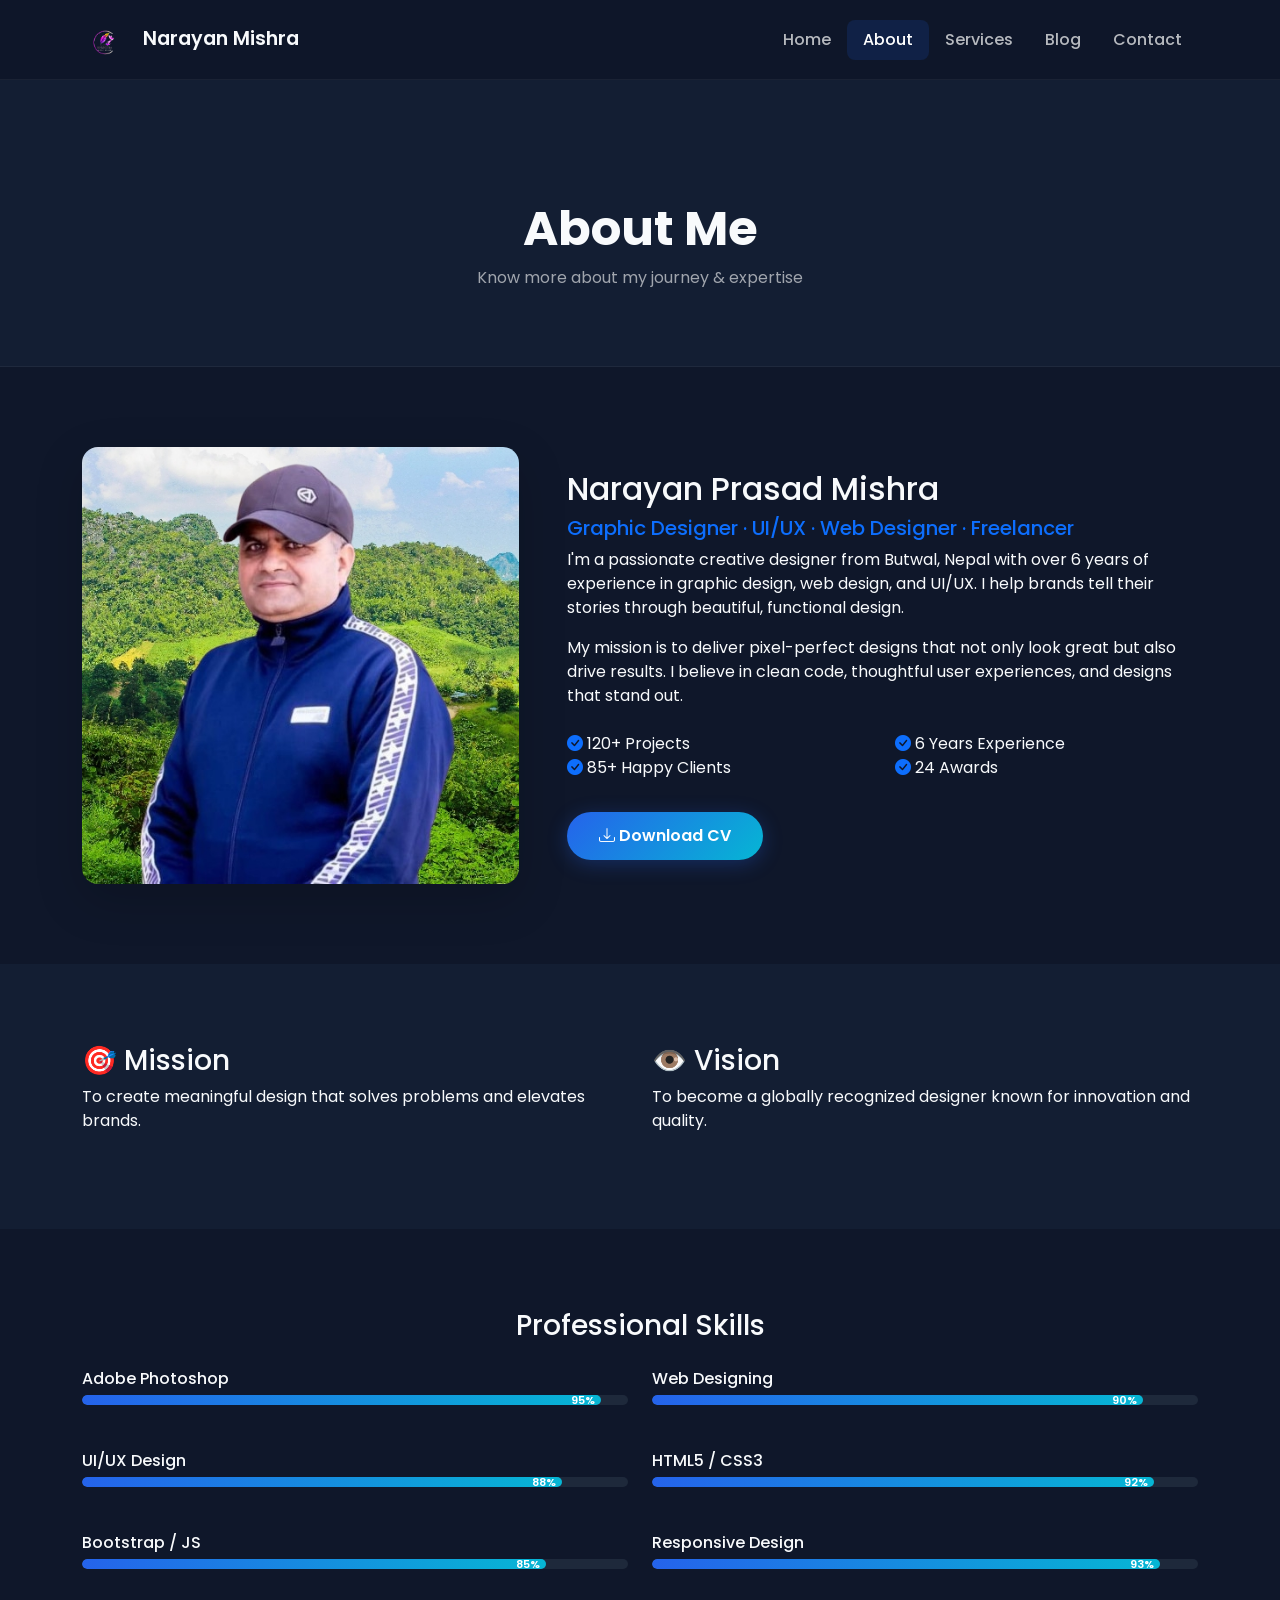
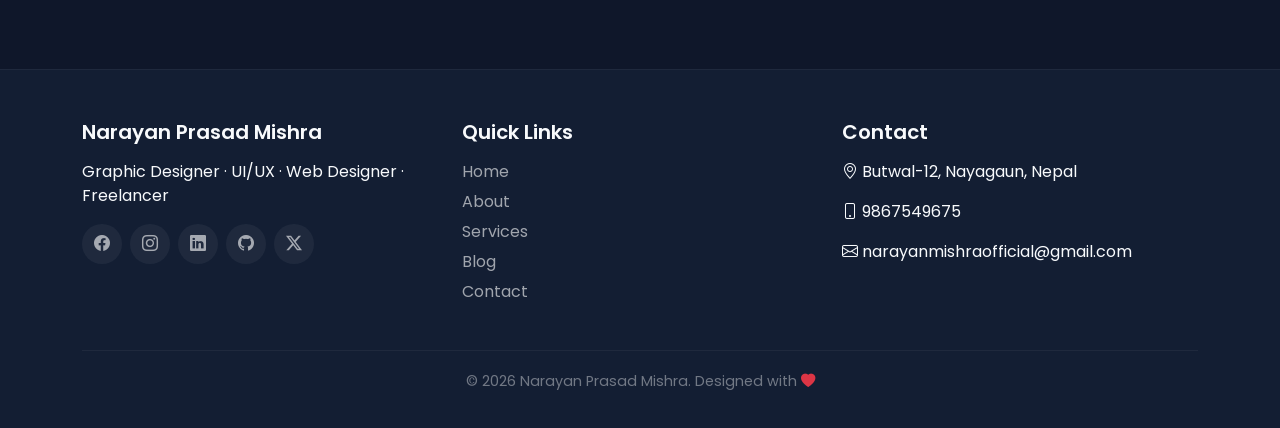
==== commit eb93dbde: "Refactor HTML structure in about.html Revised HTML structure and improved formatting for better read" ====
--- a/about.html
+++ b/about.html
@@ -19,31 +19,25 @@
     <button id="backToTop" class="back-to-top"><i class="bi bi-chevron-up"></i></button>
 
     <nav class="navbar navbar-expand-lg sticky-nav" id="mainNav">
-        <div class="container">
-            <a class="navbar-brand" href="index.html">
-                <svg width="45" height="45" viewBox="0 0 100 100" fill="none" xmlns="http://www.w3.org/2000/svg" style="display: inline-block; vertical-align: middle;">
-                    <circle cx="50" cy="50" r="45" fill="#2563EB" />
-                    <text x="28" y="68" font-family="Poppins, sans-serif" font-size="48" font-weight="800" fill="white">N</text>
-                    <text x="48" y="68" font-family="Poppins, sans-serif" font-size="48" font-weight="800" fill="#06B6D4">P</text>
-                    <text x="68" y="68" font-family="Poppins, sans-serif" font-size="48" font-weight="800" fill="white">M</text>
-                    <circle cx="50" cy="78" r="3" fill="#38BDF8" />
-                </svg>
-                <span class="brand-text ms-2">Narayan Mishra</span>
-            </a>
-            <button class="navbar-toggler" type="button" data-bs-toggle="collapse" data-bs-target="#navMenu">
-                <span class="navbar-toggler-icon"></span>
-            </button>
-            <div class="collapse navbar-collapse" id="navMenu">
-                <ul class="navbar-nav ms-auto">
-                    <li class="nav-item"><a class="nav-link" href="index.html">Home</a></li>
-                    <li class="nav-item"><a class="nav-link active" href="about.html">About</a></li>
-                    <li class="nav-item"><a class="nav-link" href="services.html">Services</a></li>
-                    <li class="nav-item"><a class="nav-link" href="blog.html">Blog</a></li>
-                    <li class="nav-item"><a class="nav-link" href="contact.html">Contact</a></li>
-                </ul>
-            </div>
+    <div class="container">
+        <a class="navbar-brand" href="index.html">
+            <img src="assets/images/logo.png" alt="Narayan Prasad Mishra Logo" height="45" style="display: inline-block; vertical-align: middle;" />
+            <span class="brand-text ms-2">Narayan Mishra</span>
+        </a>
+        <button class="navbar-toggler" type="button" data-bs-toggle="collapse" data-bs-target="#navMenu">
+            <span class="navbar-toggler-icon"></span>
+        </button>
+        <div class="collapse navbar-collapse" id="navMenu">
+            <ul class="navbar-nav ms-auto">
+                <li class="nav-item"><a class="nav-link" href="index.html">Home</a></li>
+                <li class="nav-item"><a class="nav-link" href="about.html">About</a></li>
+                <li class="nav-item"><a class="nav-link" href="services.html">Services</a></li>
+                <li class="nav-item"><a class="nav-link" href="blog.html">Blog</a></li>
+                <li class="nav-item"><a class="nav-link" href="contact.html">Contact</a></li>
+            </ul>
         </div>
-    </nav>
+    </div>
+</nav>
 
     <section class="page-header"><div class="container"><h1>About Me</h1><p>Know more about my journey & expertise</p></div></section>
 
@@ -100,4 +94,4 @@
     <script src="https://cdn.jsdelivr.net/npm/bootstrap@5.3.3/dist/js/bootstrap.bundle.min.js"></script>
     <script src="assets/js/script.js"></script>
 </body>
-</html>+</html>
